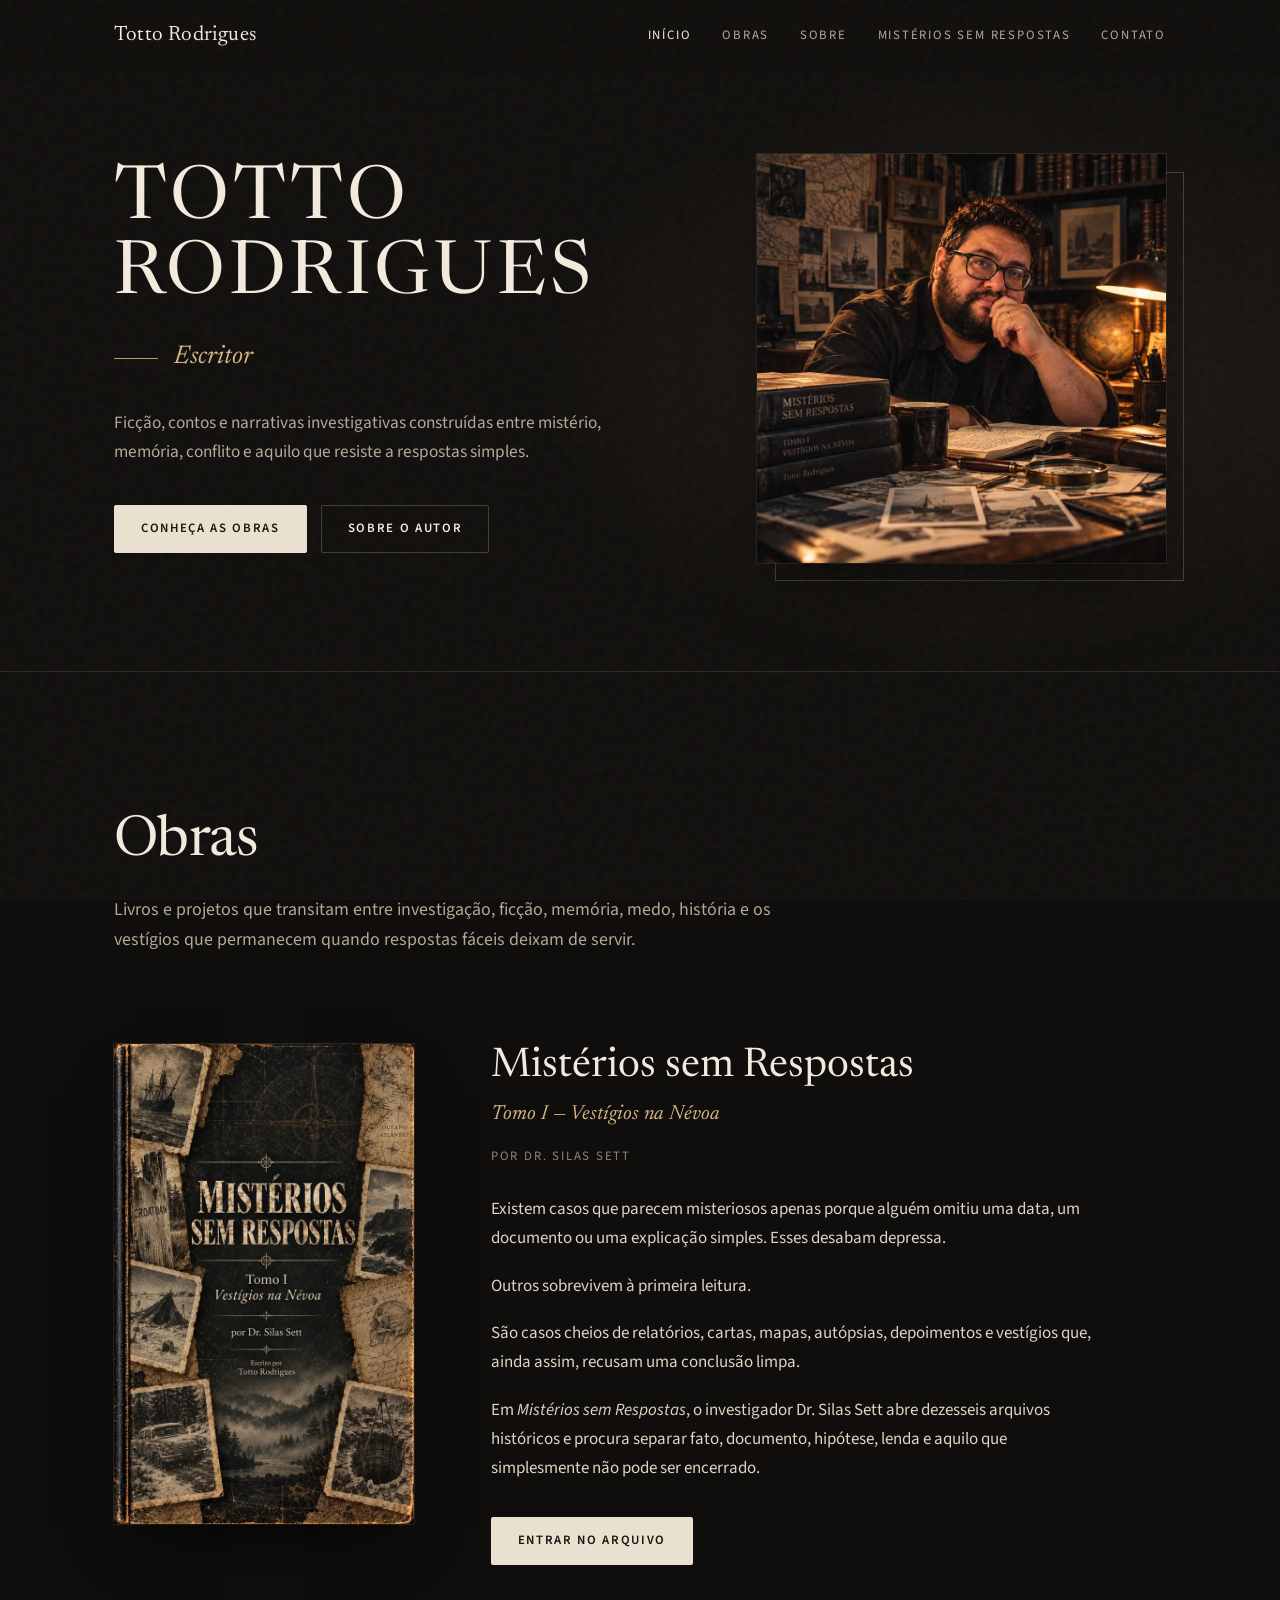
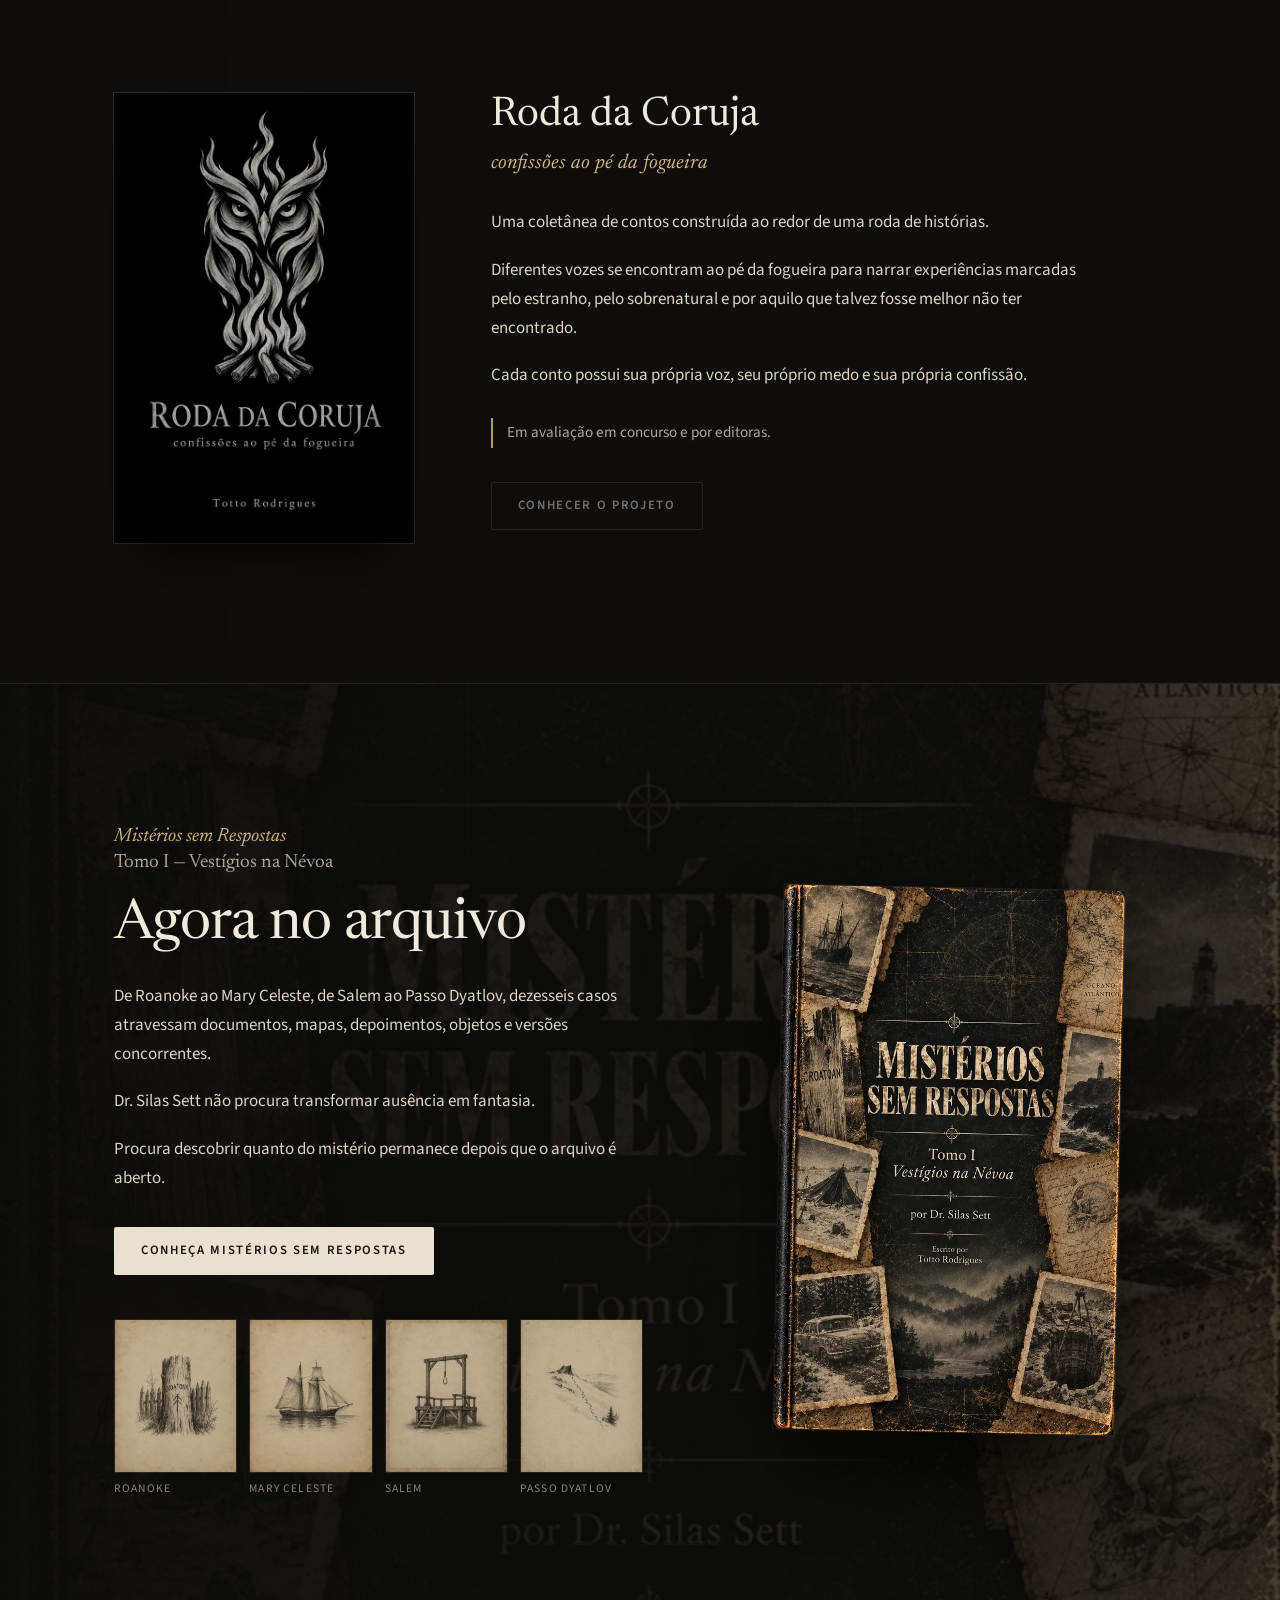
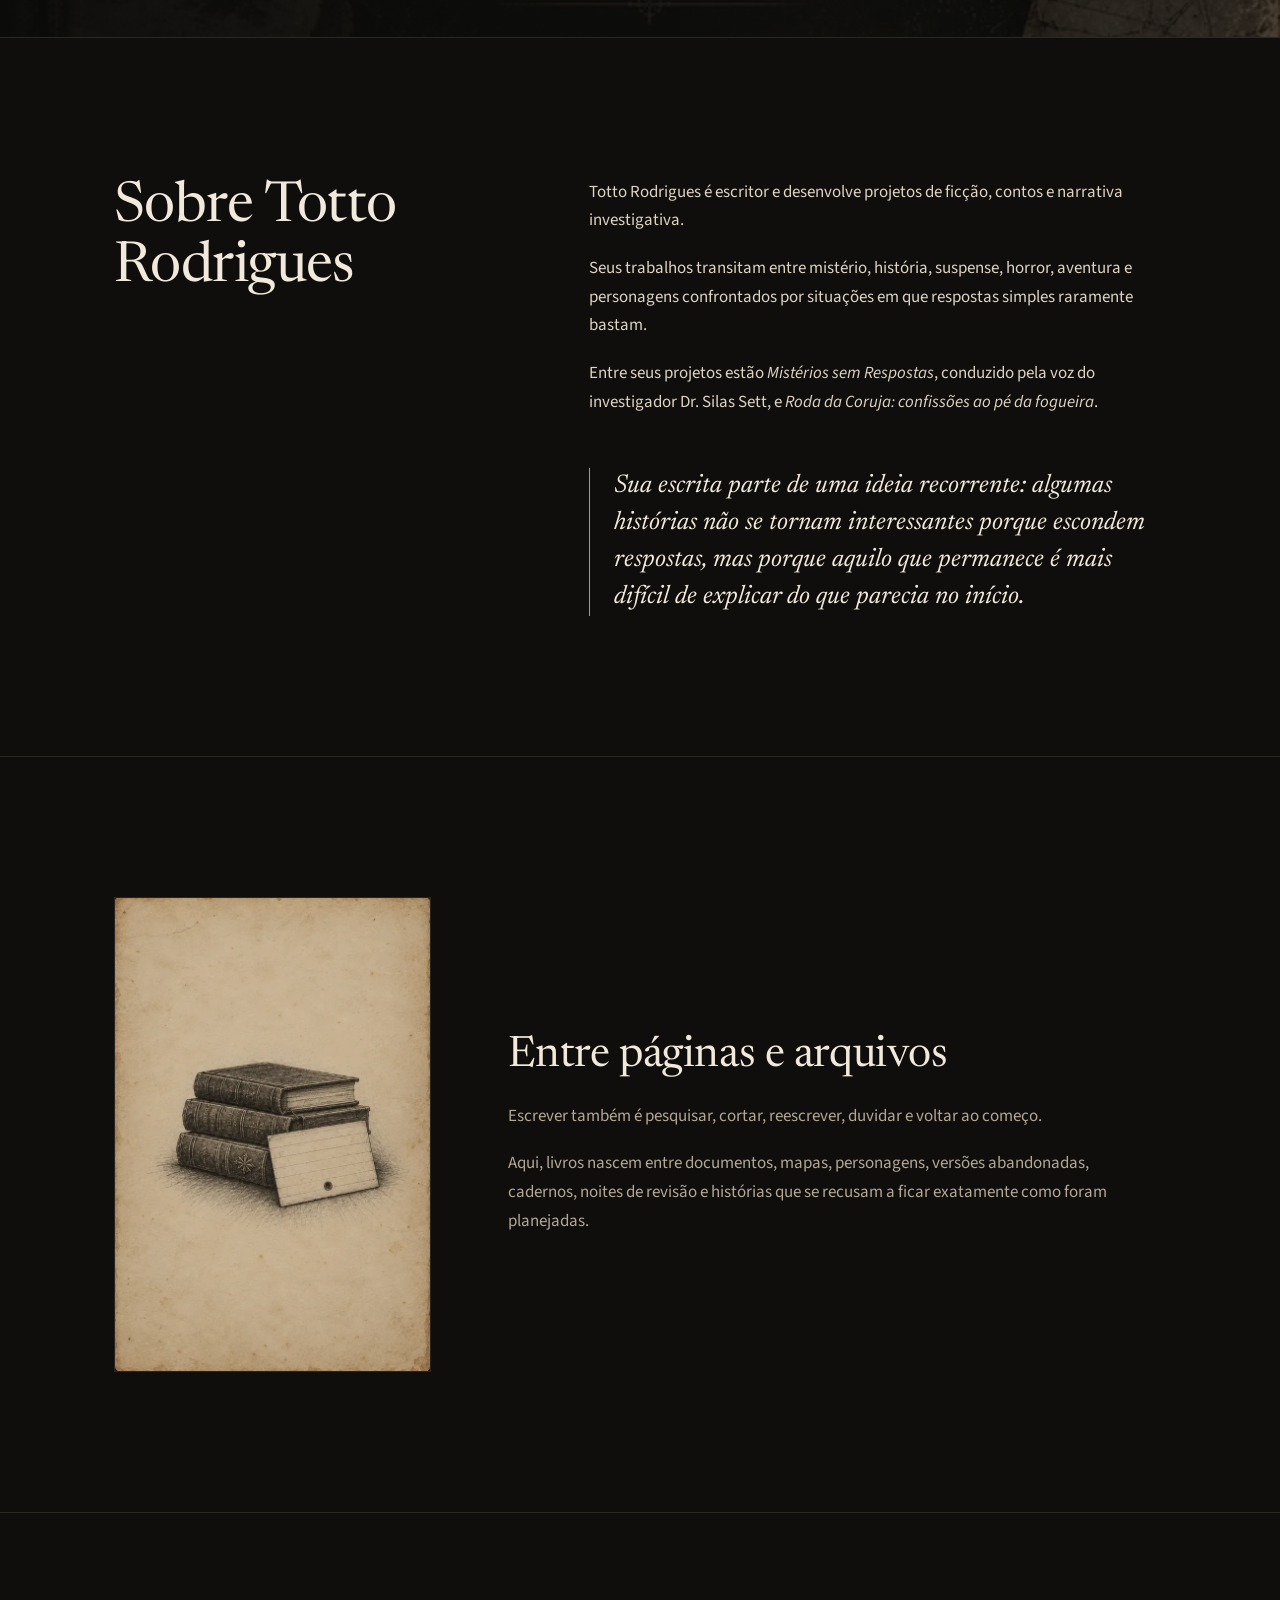
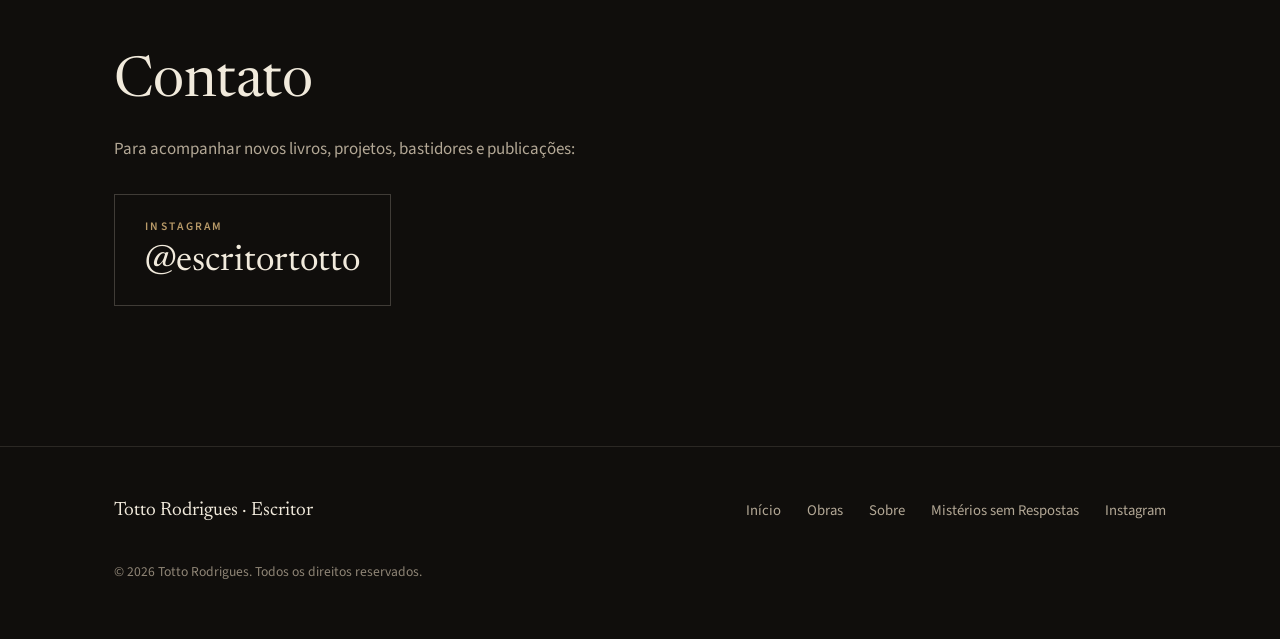
==== index.html @ 2019fd67 "Foto do autor no hero da home - Foto convertida para WebP (960x960, 94 KB) e moldura quadrada para n" ====
<!doctype html>
<html lang="pt-BR">
<head>
  <meta charset="utf-8">
  <meta name="viewport" content="width=device-width,initial-scale=1,viewport-fit=cover">
  <script>document.documentElement.classList.add('js')</script>

  <title>Totto Rodrigues | Escritor</title>
  <meta name="description" content="Site oficial do escritor Totto Rodrigues. Conheça seus livros, projetos e histórias entre mistério, ficção, suspense, investigação e o insólito.">
  <link rel="canonical" href="https://tottorodrigues.com.br/">
  <meta name="theme-color" content="#100e0c">

  <meta property="og:type" content="website">
  <meta property="og:site_name" content="Totto Rodrigues">
  <meta property="og:locale" content="pt_BR">
  <meta property="og:title" content="Totto Rodrigues | Escritor">
  <meta property="og:description" content="Site oficial do escritor Totto Rodrigues. Conheça seus livros, projetos e histórias entre mistério, ficção, suspense, investigação e o insólito.">
  <meta property="og:url" content="https://tottorodrigues.com.br/">
  <meta property="og:image" content="https://tottorodrigues.com.br/assets/img/og-totto-rodrigues.jpg">
  <meta property="og:image:width" content="1200">
  <meta property="og:image:height" content="630">
  <meta property="og:image:alt" content="Totto Rodrigues · Escritor">
  <meta name="twitter:card" content="summary_large_image">

  <link rel="icon" href="favicon.ico" sizes="any">
  <link rel="icon" href="assets/img/icons/favicon-32.png" type="image/png" sizes="32x32">
  <link rel="apple-touch-icon" href="apple-touch-icon.png">

  <link rel="preconnect" href="https://fonts.googleapis.com">
  <link rel="preconnect" href="https://fonts.gstatic.com" crossorigin>
  <link rel="stylesheet" href="https://fonts.googleapis.com/css2?family=Newsreader:ital,opsz,wght@0,6..72,400;0,6..72,500;1,6..72,400&family=Source+Sans+3:wght@400;600&display=swap">
  <link rel="stylesheet" href="assets/css/site.css">
  <script src="assets/js/site.js" defer></script>

  <script type="application/ld+json">
  {
    "@context": "https://schema.org",
    "@type": "Person",
    "name": "Totto Rodrigues",
    "jobTitle": "Escritor",
    "url": "https://tottorodrigues.com.br/",
    "image": "https://tottorodrigues.com.br/assets/img/totto-rodrigues.webp",
    "sameAs": ["https://www.instagram.com/escritortotto/"]
  }
  </script>
</head>
<body>
  <a class="skip-link" href="#conteudo">Ir para o conteúdo</a>

  <header class="site-header">
    <div class="container header-inner">
      <a class="brand" href="./">Totto Rodrigues</a>
      <button class="menu-toggle" type="button" aria-expanded="false" aria-controls="menu-principal" aria-label="Abrir menu"><span></span><span></span></button>
      <nav id="menu-principal" class="site-nav" aria-label="Navegação principal">
        <ul class="nav-list">
          <li><a href="./" aria-current="page">Início</a></li>
          <li><a href="#obras">Obras</a></li>
          <li><a href="#sobre">Sobre</a></li>
          <li><a href="misterios-sem-respostas/">Mistérios sem Respostas</a></li>
          <li><a href="#contato">Contato</a></li>
        </ul>
      </nav>
    </div>
  </header>

  <main id="conteudo">

    <section class="hero" aria-labelledby="nome-autor">
      <div class="container hero-grid">
        <div class="hero-texto">
          <h1 class="hero-name" id="nome-autor"><span>Totto</span> <span>Rodrigues</span></h1>
          <p class="hero-role">Escritor</p>
          <p class="hero-lead">Ficção, contos e narrativas investigativas construídas entre mistério, memória, conflito e aquilo que resiste a respostas simples.</p>
          <div class="btn-row">
            <a class="btn btn-primary" href="#obras">Conheça as obras</a>
            <a class="btn btn-secondary" href="#sobre">Sobre o autor</a>
          </div>
        </div>

        <!-- FOTOGRAFIA DO AUTOR: assets/img/totto-rodrigues.webp (quadrada, 960×960) -->
        <figure class="author-portrait">
          <img src="assets/img/totto-rodrigues.webp" alt="Retrato de Totto Rodrigues" width="960" height="960" fetchpriority="high">
        </figure>
      </div>
    </section>

    <section class="section" id="obras" aria-labelledby="obras-titulo">
      <div class="container">
        <h2 class="section-title" id="obras-titulo">Obras</h2>
        <p class="section-intro">Livros e projetos que transitam entre investigação, ficção, memória, medo, história e os vestígios que permanecem quando respostas fáceis deixam de servir.</p>

        <div class="obras-lista">

          <article class="obra" aria-labelledby="obra-misterios">
            <figure class="obra-capa">
              <a href="misterios-sem-respostas/" tabindex="-1" aria-hidden="true">
                <img src="assets/img/obras/misterios-sem-respostas-capa.webp" alt="" width="640" height="1024" loading="lazy">
              </a>
            </figure>
            <div>
              <h3 class="obra-titulo" id="obra-misterios">Mistérios sem Respostas</h3>
              <p class="obra-subtitulo">Tomo I — Vestígios na Névoa</p>
              <p class="obra-assinatura">por Dr. Silas Sett</p>
              <div class="obra-texto">
                <p>Existem casos que parecem misteriosos apenas porque alguém omitiu uma data, um documento ou uma explicação simples. Esses desabam depressa.</p>
                <p>Outros sobrevivem à primeira leitura.</p>
                <p>São casos cheios de relatórios, cartas, mapas, autópsias, depoimentos e vestígios que, ainda assim, recusam uma conclusão limpa.</p>
                <p>Em <em>Mistérios sem Respostas</em>, o investigador Dr. Silas Sett abre dezesseis arquivos históricos e procura separar fato, documento, hipótese, lenda e aquilo que simplesmente não pode ser encerrado.</p>
              </div>
              <div class="btn-row">
                <a class="btn btn-primary" href="misterios-sem-respostas/">Entrar no arquivo</a>
              </div>
            </div>
          </article>

          <article class="obra" aria-labelledby="obra-roda">
            <figure class="obra-capa">
              <img src="assets/img/obras/roda-da-coruja-capa.webp" alt="Capa de Roda da Coruja: confissões ao pé da fogueira" width="640" height="960" loading="lazy">
            </figure>
            <div>
              <h3 class="obra-titulo" id="obra-roda">Roda da Coruja</h3>
              <p class="obra-subtitulo">confissões ao pé da fogueira</p>
              <div class="obra-texto">
                <p>Uma coletânea de contos construída ao redor de uma roda de histórias.</p>
                <p>Diferentes vozes se encontram ao pé da fogueira para narrar experiências marcadas pelo estranho, pelo sobrenatural e por aquilo que talvez fosse melhor não ter encontrado.</p>
                <p>Cada conto possui sua própria voz, seu próprio medo e sua própria confissão.</p>
              </div>
              <p class="obra-status">Em avaliação em concurso e por editoras.</p>
              <!-- Quando a página roda-da-coruja/ existir: troque role/aria-disabled por href="roda-da-coruja/" -->
              <div class="btn-row">
                <a class="btn btn-secondary" role="link" aria-disabled="true">Conhecer o projeto</a>
              </div>
            </div>
          </article>

        </div>
      </div>
    </section>

    <section class="section destaque" id="arquivo" aria-labelledby="destaque-titulo">
      <div class="container destaque-grid">
        <div>
          <p class="destaque-obra">Mistérios sem Respostas<span>Tomo I — Vestígios na Névoa</span></p>
          <h2 class="section-title" id="destaque-titulo">Agora no arquivo</h2>
          <div class="destaque-texto">
            <p>De Roanoke ao Mary Celeste, de Salem ao Passo Dyatlov, dezesseis casos atravessam documentos, mapas, depoimentos, objetos e versões concorrentes.</p>
            <p>Dr. Silas Sett não procura transformar ausência em fantasia.</p>
            <p>Procura descobrir quanto do mistério permanece depois que o arquivo é aberto.</p>
          </div>
          <div class="btn-row">
            <a class="btn btn-primary" href="misterios-sem-respostas/">Conheça Mistérios sem Respostas</a>
          </div>
          <ul class="vestigios">
            <li><figure><img src="assets/img/obras/caso-01-roanoke.webp" alt="Tronco marcado com a palavra CROATOAN" width="400" height="500" loading="lazy"><figcaption>Roanoke</figcaption></figure></li>
            <li><figure><img src="assets/img/obras/caso-02-mary-celeste.webp" alt="Navio à vela em mar calmo" width="400" height="500" loading="lazy"><figcaption>Mary Celeste</figcaption></figure></li>
            <li><figure><img src="assets/img/obras/caso-04-salem.webp" alt="Patíbulo vazio de Salem" width="400" height="500" loading="lazy"><figcaption>Salem</figcaption></figure></li>
            <li><figure><img src="assets/img/obras/caso-14-passo-dyatlov.webp" alt="Barraca abandonada na neve" width="400" height="500" loading="lazy"><figcaption>Passo Dyatlov</figcaption></figure></li>
          </ul>
        </div>
        <figure class="destaque-capa">
          <img src="assets/img/obras/misterios-sem-respostas-capa.webp" alt="Capa de Mistérios sem Respostas — Tomo I: Vestígios na Névoa" width="640" height="1024" loading="lazy">
        </figure>
      </div>
    </section>

    <section class="section" id="sobre" aria-labelledby="sobre-titulo">
      <div class="container sobre-grid">
        <h2 class="section-title" id="sobre-titulo">Sobre Totto Rodrigues</h2>
        <div class="sobre-texto">
          <p>Totto Rodrigues é escritor e desenvolve projetos de ficção, contos e narrativa investigativa.</p>
          <p>Seus trabalhos transitam entre mistério, história, suspense, horror, aventura e personagens confrontados por situações em que respostas simples raramente bastam.</p>
          <p>Entre seus projetos estão <em>Mistérios sem Respostas</em>, conduzido pela voz do investigador Dr. Silas Sett, e <em>Roda da Coruja: confissões ao pé da fogueira</em>.</p>
          <p class="ideia">Sua escrita parte de uma ideia recorrente: algumas histórias não se tornam interessantes porque escondem respostas, mas porque aquilo que permanece é mais difícil de explicar do que parecia no início.</p>
        </div>
      </div>
    </section>

    <section class="section" id="bastidores" aria-labelledby="bastidores-titulo">
      <div class="container bastidores-grid">
        <figure class="bastidores-imagem">
          <img src="assets/img/bastidores-livros.webp" alt="Livros antigos empilhados e uma ficha de arquivo, em ilustração a lápis" width="640" height="960" loading="lazy">
        </figure>
        <div>
          <h2 class="section-title section-title--sm" id="bastidores-titulo">Entre páginas e arquivos</h2>
          <div class="bastidores-texto">
            <p>Escrever também é pesquisar, cortar, reescrever, duvidar e voltar ao começo.</p>
            <p>Aqui, livros nascem entre documentos, mapas, personagens, versões abandonadas, cadernos, noites de revisão e histórias que se recusam a ficar exatamente como foram planejadas.</p>
          </div>
          <!--
            ATUALIZAÇÕES FUTURAS (bastidores, notas de processo)
            Para publicar, remova o atributo hidden e adicione um <article> por atualização:
            <article class="nota">
              <time datetime="AAAA-MM-DD">DD de mês de AAAA</time>
              <h3>Título da nota</h3>
              <p>Texto da nota.</p>
            </article>
          -->
          <div class="bastidores-notas" hidden></div>
        </div>
      </div>
    </section>

    <section class="section" id="contato" aria-labelledby="contato-titulo">
      <div class="container">
        <h2 class="section-title" id="contato-titulo">Contato</h2>
        <p class="contato-texto">Para acompanhar novos livros, projetos, bastidores e publicações:</p>
        <a class="contato-link" href="https://www.instagram.com/escritortotto/" target="_blank" rel="noopener">
          <small>Instagram</small>
          <span>@escritortotto</span>
        </a>
        <!--
          E-MAIL PROFISSIONAL (ainda não configurado)
          Quando existir, adicione aqui:
          <p class="contato-texto"><a href="mailto:SEU-EMAIL">SEU-EMAIL</a></p>
        -->
      </div>
    </section>

  </main>

  <footer class="site-footer">
    <div class="container footer-grid">
      <p class="footer-marca">Totto Rodrigues · Escritor</p>
      <nav class="footer-nav" aria-label="Rodapé">
        <ul>
          <li><a href="./">Início</a></li>
          <li><a href="#obras">Obras</a></li>
          <li><a href="#sobre">Sobre</a></li>
          <li><a href="misterios-sem-respostas/">Mistérios sem Respostas</a></li>
          <li><a href="https://www.instagram.com/escritortotto/" target="_blank" rel="noopener">Instagram</a></li>
        </ul>
      </nav>
      <p class="footer-copy">© <span data-ano-atual>2026</span> Totto Rodrigues. Todos os direitos reservados.</p>
    </div>
  </footer>
</body>
</html>
---- assets/css/site.css ----
/* ==========================================================================
   Totto Rodrigues — estilos compartilhados do site do autor
   Usado pela home e pelas páginas futuras (/livros/, /sobre/, /roda-da-coruja/…).
   A página de Mistérios sem Respostas mantém o próprio estilo.
   ========================================================================== */

:root {
  --bg: #100e0c;
  --bg-2: #16130f;
  --bg-3: #1e1a15;
  --paper: #e9e0cf;
  --ivory: #f1eadc;
  --text: #ddd4c4;
  --text-2: #b3a896;
  --text-3: #8f8576;
  --gold: #b89a68;
  --gold-2: #d2b684;
  --line: rgba(233, 224, 207, .12);
  --line-2: rgba(233, 224, 207, .22);

  --serif: "Newsreader", Georgia, "Times New Roman", serif;
  --sans: "Source Sans 3", "Segoe UI", system-ui, -apple-system, sans-serif;

  --max: 1180px;
  --gutter: clamp(20px, 5vw, 64px);
  --header-h: 72px;
}

/* Base ------------------------------------------------------------------- */

*, *::before, *::after { box-sizing: border-box; }

html {
  scroll-behavior: smooth;
  scroll-padding-top: calc(var(--header-h) + 16px);
  -webkit-text-size-adjust: 100%;
}

body {
  margin: 0;
  background: var(--bg);
  color: var(--text);
  font-family: var(--sans);
  font-size: 1.0625rem;
  line-height: 1.7;
  -webkit-font-smoothing: antialiased;
}

/* textura discreta de papel sobre todo o site */
body::before {
  content: "";
  position: fixed;
  inset: 0;
  z-index: 100;
  pointer-events: none;
  opacity: .045;
  mix-blend-mode: screen;
  background-image: url("data:image/svg+xml,%3Csvg viewBox='0 0 180 180' xmlns='http://www.w3.org/2000/svg'%3E%3Cfilter id='n'%3E%3CfeTurbulence type='fractalNoise' baseFrequency='.75' numOctaves='3' stitchTiles='stitch'/%3E%3C/filter%3E%3Crect width='100%25' height='100%25' filter='url(%23n)' opacity='.8'/%3E%3C/svg%3E");
}

img { display: block; max-width: 100%; height: auto; }
a { color: inherit; }
p { margin: 0 0 1.1em; }
p:last-child { margin-bottom: 0; }

:focus-visible { outline: 2px solid var(--gold-2); outline-offset: 4px; }

.skip-link {
  position: absolute;
  left: -999px;
  top: 12px;
  z-index: 200;
  padding: .6rem 1rem;
  background: var(--ivory);
  color: var(--bg);
  font-weight: 600;
}
.skip-link:focus { left: 12px; }

.container {
  width: 100%;
  max-width: var(--max);
  margin-inline: auto;
  padding-inline: var(--gutter);
}

/* Cabeçalho -------------------------------------------------------------- */

.site-header {
  position: sticky;
  top: 0;
  z-index: 50;
  background: rgba(16, 14, 12, .94);
  border-bottom: 1px solid transparent;
  transition: border-color .3s, background-color .3s;
}
@supports (backdrop-filter: blur(8px)) {
  .site-header { background: rgba(16, 14, 12, .82); backdrop-filter: blur(8px); }
}
.site-header.is-scrolled { border-bottom-color: var(--line); }

.header-inner {
  position: relative;
  height: var(--header-h);
  display: flex;
  align-items: center;
  justify-content: space-between;
  gap: 24px;
}

.brand {
  font-family: var(--serif);
  font-size: 1.3rem;
  letter-spacing: .01em;
  color: var(--ivory);
  text-decoration: none;
  white-space: nowrap;
}

.nav-list {
  display: flex;
  gap: clamp(18px, 2.4vw, 34px);
  margin: 0;
  padding: 0;
  list-style: none;
}
.nav-list a {
  display: inline-block;
  padding: 6px 0;
  border-bottom: 1px solid transparent;
  font-size: .8rem;
  letter-spacing: .14em;
  text-transform: uppercase;
  text-decoration: none;
  color: var(--text-2);
  white-space: nowrap;
  transition: color .2s, border-color .2s;
}
.nav-list a:hover { color: var(--ivory); border-bottom-color: var(--gold); }
.nav-list a[aria-current="page"] { color: var(--ivory); }

.menu-toggle {
  display: none;
  width: 44px;
  height: 44px;
  margin-right: -10px;
  padding: 0;
  background: none;
  border: 0;
  color: var(--ivory);
  cursor: pointer;
}
.menu-toggle span {
  display: block;
  width: 22px;
  height: 1px;
  margin: 6px auto;
  background: currentColor;
  transition: transform .25s, opacity .25s;
}
.menu-toggle[aria-expanded="true"] span:first-child { transform: translateY(3.5px) rotate(45deg); }
.menu-toggle[aria-expanded="true"] span:last-child { transform: translateY(-3.5px) rotate(-45deg); }

/* Botões ----------------------------------------------------------------- */

.btn {
  display: inline-flex;
  align-items: center;
  justify-content: center;
  min-height: 48px;
  padding: 0 26px;
  border: 1px solid transparent;
  border-radius: 2px;
  font-family: var(--sans);
  font-size: .8rem;
  font-weight: 600;
  letter-spacing: .13em;
  text-transform: uppercase;
  text-decoration: none;
  transition: background-color .2s, border-color .2s, color .2s;
}
.btn-primary { background: var(--paper); color: #17130f; }
.btn-primary:hover { background: #fff8ea; }
.btn-secondary { border-color: var(--line-2); color: var(--ivory); }
.btn-secondary:hover { border-color: var(--gold); }
.btn[aria-disabled="true"] { opacity: .45; cursor: default; }
.btn[aria-disabled="true"]:hover { border-color: var(--line-2); }

.btn-row { display: flex; flex-wrap: wrap; gap: 14px; }

/* Seções ----------------------------------------------------------------- */

.section {
  padding-block: clamp(72px, 11vw, 140px);
  border-top: 1px solid var(--line);
}

.section-label {
  margin: 0 0 14px;
  font-size: .75rem;
  font-weight: 600;
  letter-spacing: .2em;
  text-transform: uppercase;
  color: var(--gold);
}

.section-title {
  margin: 0;
  font-family: var(--serif);
  font-weight: 400;
  font-size: clamp(2.2rem, 4.4vw, 3.6rem);
  line-height: 1.08;
  letter-spacing: -.01em;
  color: var(--ivory);
}
.section-title--sm { font-size: clamp(1.9rem, 3.4vw, 2.7rem); }

.section-intro {
  max-width: 40em;
  margin: 22px 0 0;
  font-size: clamp(1.06rem, 1.4vw, 1.2rem);
  color: var(--text-2);
}

/* Hero ------------------------------------------------------------------- */

.hero {
  position: relative;
  overflow: hidden;
  padding-block: clamp(48px, 9vh, 110px) clamp(72px, 12vh, 140px);
}
/* luz quente de luminária sobre a mesa */
.hero::before {
  content: "";
  position: absolute;
  top: 0;
  right: -12%;
  width: 70vw;
  height: 100%;
  background: radial-gradient(closest-side, rgba(184, 154, 104, .11), transparent);
  pointer-events: none;
}

.hero-grid {
  position: relative;
  display: grid;
  grid-template-columns: minmax(0, 1.15fr) minmax(0, .85fr);
  gap: clamp(40px, 7vw, 110px);
  align-items: center;
}

.hero-name {
  margin: 0;
  font-family: var(--serif);
  font-weight: 400;
  font-size: clamp(2.25rem, 1rem + 5.4vw, 4.6rem);
  line-height: 1.02;
  letter-spacing: .06em;
  text-transform: uppercase;
  color: var(--ivory);
}
.hero-name span { display: block; }

.hero-role {
  display: flex;
  align-items: center;
  gap: 16px;
  margin: 22px 0 0;
  font-family: var(--serif);
  font-style: italic;
  font-size: clamp(1.3rem, 2vw, 1.65rem);
  color: var(--gold-2);
}
.hero-role::before {
  content: "";
  width: 44px;
  height: 1px;
  background: var(--gold);
}

.hero-lead {
  max-width: 32em;
  margin: 28px 0 38px;
  font-size: clamp(1.08rem, 1.35vw, 1.22rem);
  color: var(--text-2);
}

/* Fotografia do autor */
.author-portrait {
  position: relative;
  isolation: isolate;
  justify-self: end;
  width: 100%;
  max-width: 460px;
  margin: 0;
  aspect-ratio: 1 / 1;
}
.author-portrait::after {
  content: "";
  position: absolute;
  inset: 18px -18px -18px 18px;
  z-index: -1;
  border: 1px solid var(--line-2);
}
.author-portrait img {
  width: 100%;
  height: 100%;
  object-fit: cover;
  box-shadow: 0 30px 70px -25px rgba(0, 0, 0, .8), 0 0 0 1px rgba(233, 224, 207, .1);
}

/* Obras ------------------------------------------------------------------ */

.obras-lista {
  display: grid;
  gap: clamp(72px, 10vw, 128px);
  margin-top: clamp(48px, 7vw, 88px);
}

.obra {
  display: grid;
  grid-template-columns: minmax(180px, 300px) minmax(0, 1fr);
  gap: clamp(32px, 6vw, 88px);
  align-items: start;
}

.obra-capa { margin: 0; }
/* cada capa mantém a proporção original (width/height no HTML) */
.obra-capa img,
.capa-tipografica {
  width: 100%;
  box-shadow: 0 30px 60px -22px rgba(0, 0, 0, .75), 0 0 0 1px rgba(233, 224, 207, .12);
}
.obra-capa a { display: block; transition: transform .35s ease; }
.obra-capa a:hover { transform: translateY(-4px); }

.obra-titulo {
  margin: 0;
  font-family: var(--serif);
  font-weight: 400;
  font-size: clamp(1.9rem, 3.2vw, 2.7rem);
  line-height: 1.1;
  color: var(--ivory);
}
.obra-subtitulo {
  margin: 8px 0 0;
  font-family: var(--serif);
  font-style: italic;
  font-size: clamp(1.15rem, 1.6vw, 1.35rem);
  color: var(--gold-2);
}
.obra-assinatura {
  margin: 14px 0 0;
  font-size: .8rem;
  letter-spacing: .14em;
  text-transform: uppercase;
  color: var(--text-3);
}
.obra-texto { max-width: 36em; margin-top: 28px; }
.obra-status {
  display: inline-block;
  margin: 28px 0 0;
  padding: 2px 0 2px 14px;
  border-left: 2px solid var(--gold);
  font-size: .95rem;
  color: var(--text-2);
}
.obra .btn-row { margin-top: 34px; }

/* Obra ainda sem capa: placa tipográfica no lugar da imagem
   <div class="capa-tipografica" aria-hidden="true"><strong>Título</strong><small>subtítulo</small></div> */
.capa-tipografica {
  position: relative;
  aspect-ratio: 5 / 8;
  display: flex;
  flex-direction: column;
  align-items: center;
  justify-content: center;
  padding: 14%;
  text-align: center;
  border: 1px solid var(--line-2);
  background:
    radial-gradient(ellipse at 50% 82%, rgba(196, 140, 72, .16), transparent 58%),
    linear-gradient(170deg, #1f1a14, #110e0b);
}
.capa-tipografica::before {
  content: "";
  position: absolute;
  inset: 10px;
  border: 1px solid var(--line);
}
.capa-tipografica strong {
  font-family: var(--serif);
  font-style: italic;
  font-weight: 400;
  font-size: clamp(1.7rem, 2.8vw, 2.3rem);
  line-height: 1.05;
  color: var(--ivory);
}
.capa-tipografica small {
  margin-top: 16px;
  font-size: .7rem;
  letter-spacing: .2em;
  text-transform: uppercase;
  color: var(--text-3);
}

/* Destaque: Agora no arquivo --------------------------------------------- */

.destaque {
  position: relative;
  isolation: isolate;
  overflow: hidden;
  background: #0b0a08;
}
.destaque::before {
  content: "";
  position: absolute;
  inset: 0;
  z-index: -1;
  background:
    linear-gradient(90deg, rgba(11, 10, 8, .97) 0%, rgba(11, 10, 8, .9) 55%, rgba(11, 10, 8, .74) 100%),
    url("../img/obras/misterios-sem-respostas-capa.webp") center 35% / cover no-repeat;
  filter: sepia(.25) saturate(.7);
}

.destaque-grid {
  display: grid;
  grid-template-columns: minmax(0, 1.1fr) minmax(0, .9fr);
  gap: clamp(48px, 7vw, 100px);
  align-items: center;
}
.destaque-obra {
  margin: 0 0 18px;
  font-family: var(--serif);
  font-style: italic;
  font-size: clamp(1.1rem, 1.5vw, 1.3rem);
  line-height: 1.4;
  color: var(--gold-2);
}
.destaque-obra span { display: block; font-style: normal; color: var(--text-2); }
.destaque-texto { max-width: 34em; margin-top: 26px; }
.destaque .btn-row { margin-top: 34px; }

.destaque-capa { justify-self: center; width: min(340px, 100%); margin: 0; }
.destaque-capa img {
  transform: rotate(1.2deg);
  box-shadow: 0 40px 90px -20px rgba(0, 0, 0, .85), 0 0 0 1px rgba(233, 224, 207, .1);
}

.vestigios {
  display: grid;
  grid-template-columns: repeat(4, minmax(0, 1fr));
  gap: 12px;
  max-width: 540px;
  margin: 44px 0 0;
  padding: 0;
  list-style: none;
}
.vestigios figure { margin: 0; }
.vestigios img {
  width: 100%;
  aspect-ratio: 4 / 5;
  object-fit: cover;
  border: 1px solid var(--line);
  filter: sepia(.2) brightness(.82);
}
.vestigios figcaption {
  margin-top: 8px;
  font-size: .72rem;
  letter-spacing: .1em;
  line-height: 1.35;
  text-transform: uppercase;
  color: var(--text-3);
}

/* Sobre ------------------------------------------------------------------ */

.sobre-grid {
  display: grid;
  grid-template-columns: minmax(0, .8fr) minmax(0, 1.2fr);
  gap: clamp(32px, 7vw, 100px);
  align-items: start;
}
.sobre-texto { max-width: 38em; font-size: clamp(1.06rem, 1.3vw, 1.15rem); }
.sobre-texto .ideia {
  margin-top: 2em;
  padding-left: 24px;
  border-left: 1px solid var(--gold);
  font-family: var(--serif);
  font-style: italic;
  font-size: clamp(1.3rem, 2vw, 1.6rem);
  line-height: 1.45;
  color: var(--ivory);
}

/* Bastidores ------------------------------------------------------------- */

.bastidores-grid {
  display: grid;
  grid-template-columns: minmax(0, .65fr) minmax(0, 1.35fr);
  gap: clamp(32px, 6vw, 88px);
  align-items: center;
}
.bastidores-imagem { width: 100%; max-width: 340px; margin: 0; }
.bastidores-imagem img { border: 1px solid var(--line); filter: sepia(.1) brightness(.86); }
.bastidores-texto { max-width: 36em; margin-top: 22px; color: var(--text-2); }
.bastidores-notas { margin-top: 40px; }

/* Contato ---------------------------------------------------------------- */

.contato-texto { margin: 22px 0 0; color: var(--text-2); }
.contato-link {
  display: inline-flex;
  flex-direction: column;
  gap: 4px;
  margin-top: 30px;
  padding: 22px 30px;
  border: 1px solid var(--line-2);
  text-decoration: none;
  transition: border-color .2s;
}
.contato-link:hover { border-color: var(--gold); }
.contato-link small {
  font-size: .72rem;
  font-weight: 600;
  letter-spacing: .2em;
  text-transform: uppercase;
  color: var(--gold);
}
.contato-link span {
  font-family: var(--serif);
  font-size: clamp(1.6rem, 3vw, 2.2rem);
  line-height: 1.2;
  color: var(--ivory);
}

/* Rodapé ----------------------------------------------------------------- */

.site-footer {
  padding-block: 48px 56px;
  border-top: 1px solid var(--line);
  font-size: .92rem;
  color: var(--text-3);
}
.footer-grid {
  display: flex;
  flex-wrap: wrap;
  justify-content: space-between;
  align-items: baseline;
  gap: 20px 40px;
}
.footer-marca { margin: 0; font-family: var(--serif); font-size: 1.2rem; color: var(--ivory); }
.footer-nav ul {
  display: flex;
  flex-wrap: wrap;
  gap: 8px 26px;
  margin: 0;
  padding: 0;
  list-style: none;
}
.footer-nav a { color: var(--text-2); text-decoration: none; }
.footer-nav a:hover { color: var(--ivory); text-decoration: underline; text-underline-offset: 4px; }
.footer-copy { width: 100%; margin: 12px 0 0; font-size: .85rem; }

/* Responsivo ------------------------------------------------------------- */

@media (max-width: 960px) {
  .obra { grid-template-columns: minmax(160px, 230px) minmax(0, 1fr); }
}

@media (max-width: 880px) {
  .menu-toggle { display: block; }
  .js .site-nav {
    display: none;
    position: absolute;
    top: var(--header-h);
    left: 0;
    right: 0;
    padding: 8px var(--gutter) 24px;
    background: var(--bg-2);
    border-bottom: 1px solid var(--line);
  }
  .js .site-nav.is-open { display: block; }
  .js .nav-list { flex-direction: column; gap: 0; }
  .js .nav-list a {
    display: block;
    padding: 14px 0;
    border-bottom: 1px solid var(--line);
    font-size: .88rem;
  }
  .js .nav-list li:last-child a { border-bottom: 0; }

  /* sem JavaScript, o menu aparece aberto logo abaixo da marca */
  html:not(.js) .header-inner { height: auto; padding-block: 16px; flex-direction: column; align-items: flex-start; }
  html:not(.js) .menu-toggle { display: none; }
  html:not(.js) .nav-list { flex-wrap: wrap; gap: 6px 20px; }

  .hero-grid,
  .destaque-grid,
  .sobre-grid { grid-template-columns: 1fr; }
  .author-portrait { justify-self: start; max-width: 360px; }
  .destaque-capa { justify-self: start; width: min(280px, 80%); }
}

@media (max-width: 680px) {
  .obra { grid-template-columns: 1fr; }
  .obra-capa { width: min(240px, 70%); }
  .bastidores-grid { grid-template-columns: 1fr; }
  .bastidores-imagem { max-width: 240px; }
}

@media (max-width: 520px) {
  .vestigios { gap: 8px; }
  .vestigios figcaption { font-size: .62rem; letter-spacing: .06em; }
  .author-portrait { max-width: 300px; }
  .btn-row .btn { width: 100%; }
  .author-portrait::after { inset: 12px -12px -12px 12px; }
  .contato-link { padding: 18px 22px; }
}

@media (prefers-reduced-motion: reduce) {
  html { scroll-behavior: auto; }
  *, *::before, *::after { animation: none !important; transition: none !important; }
}
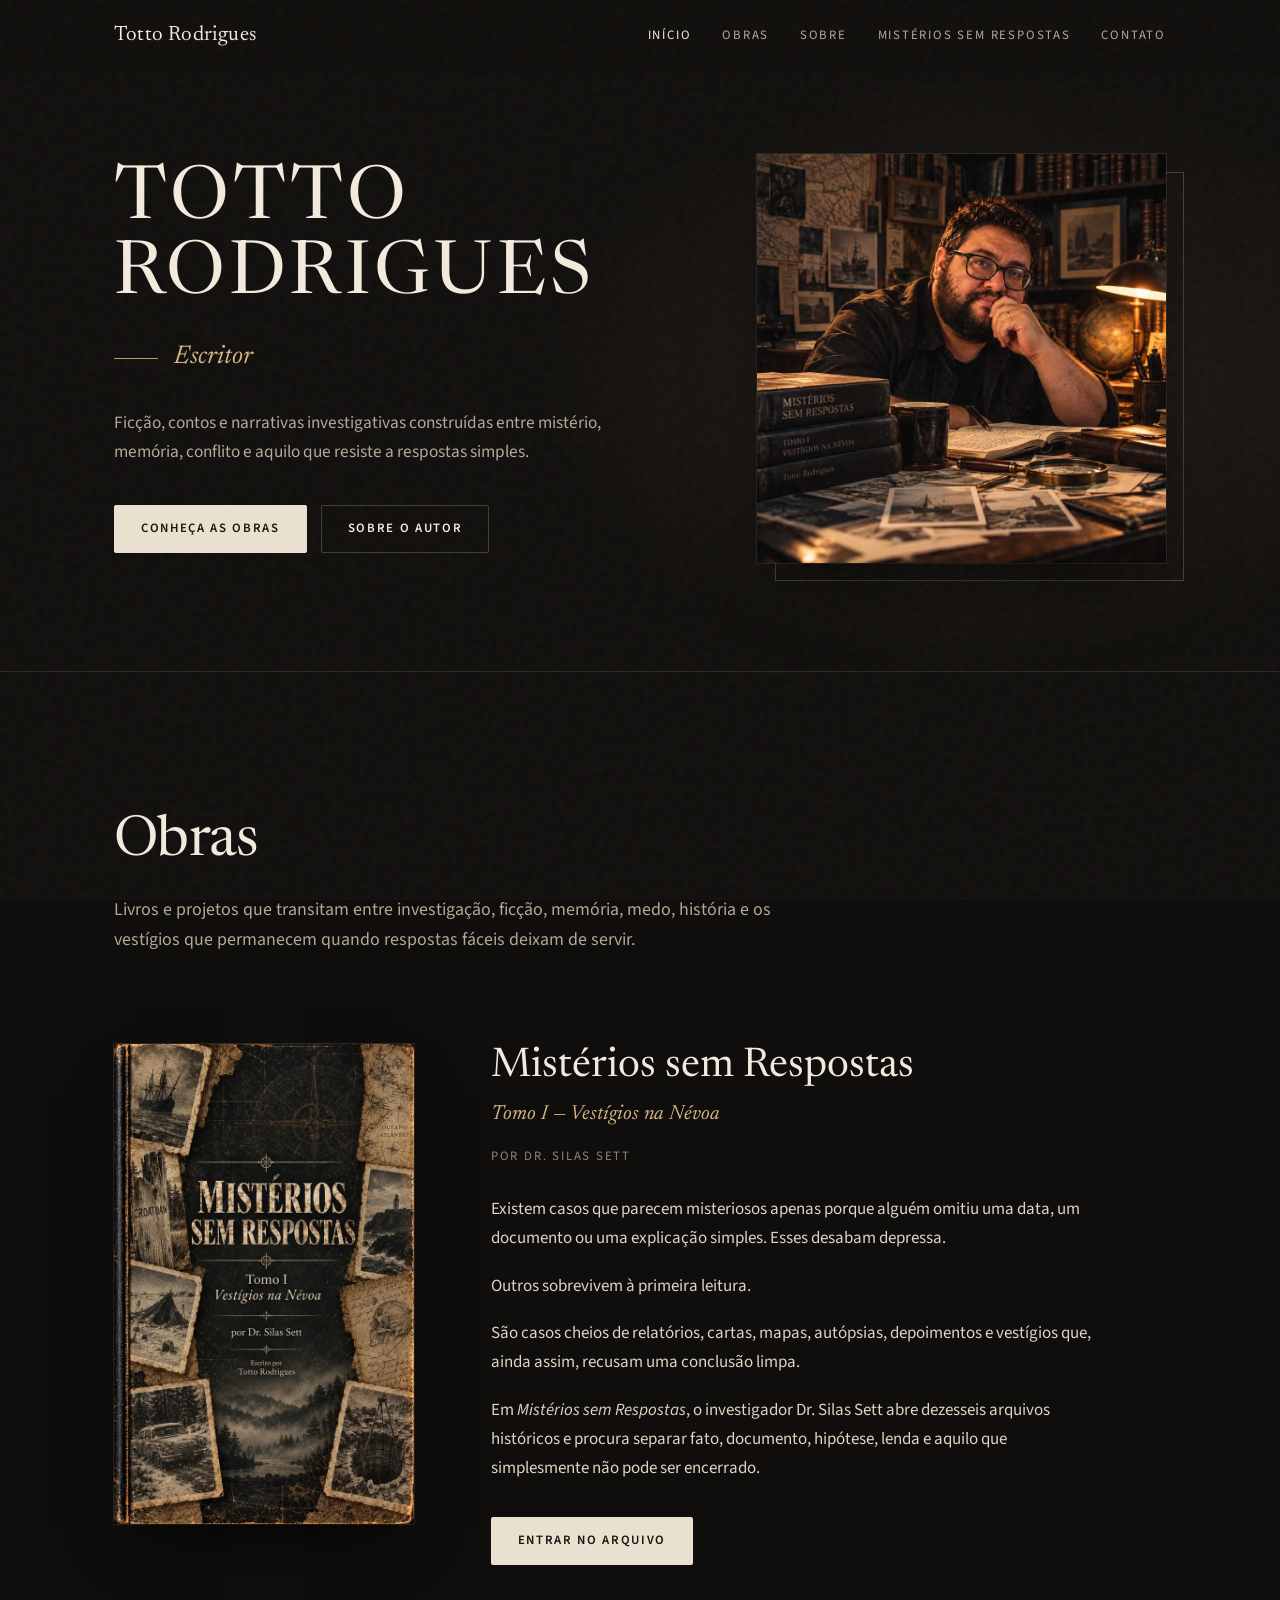
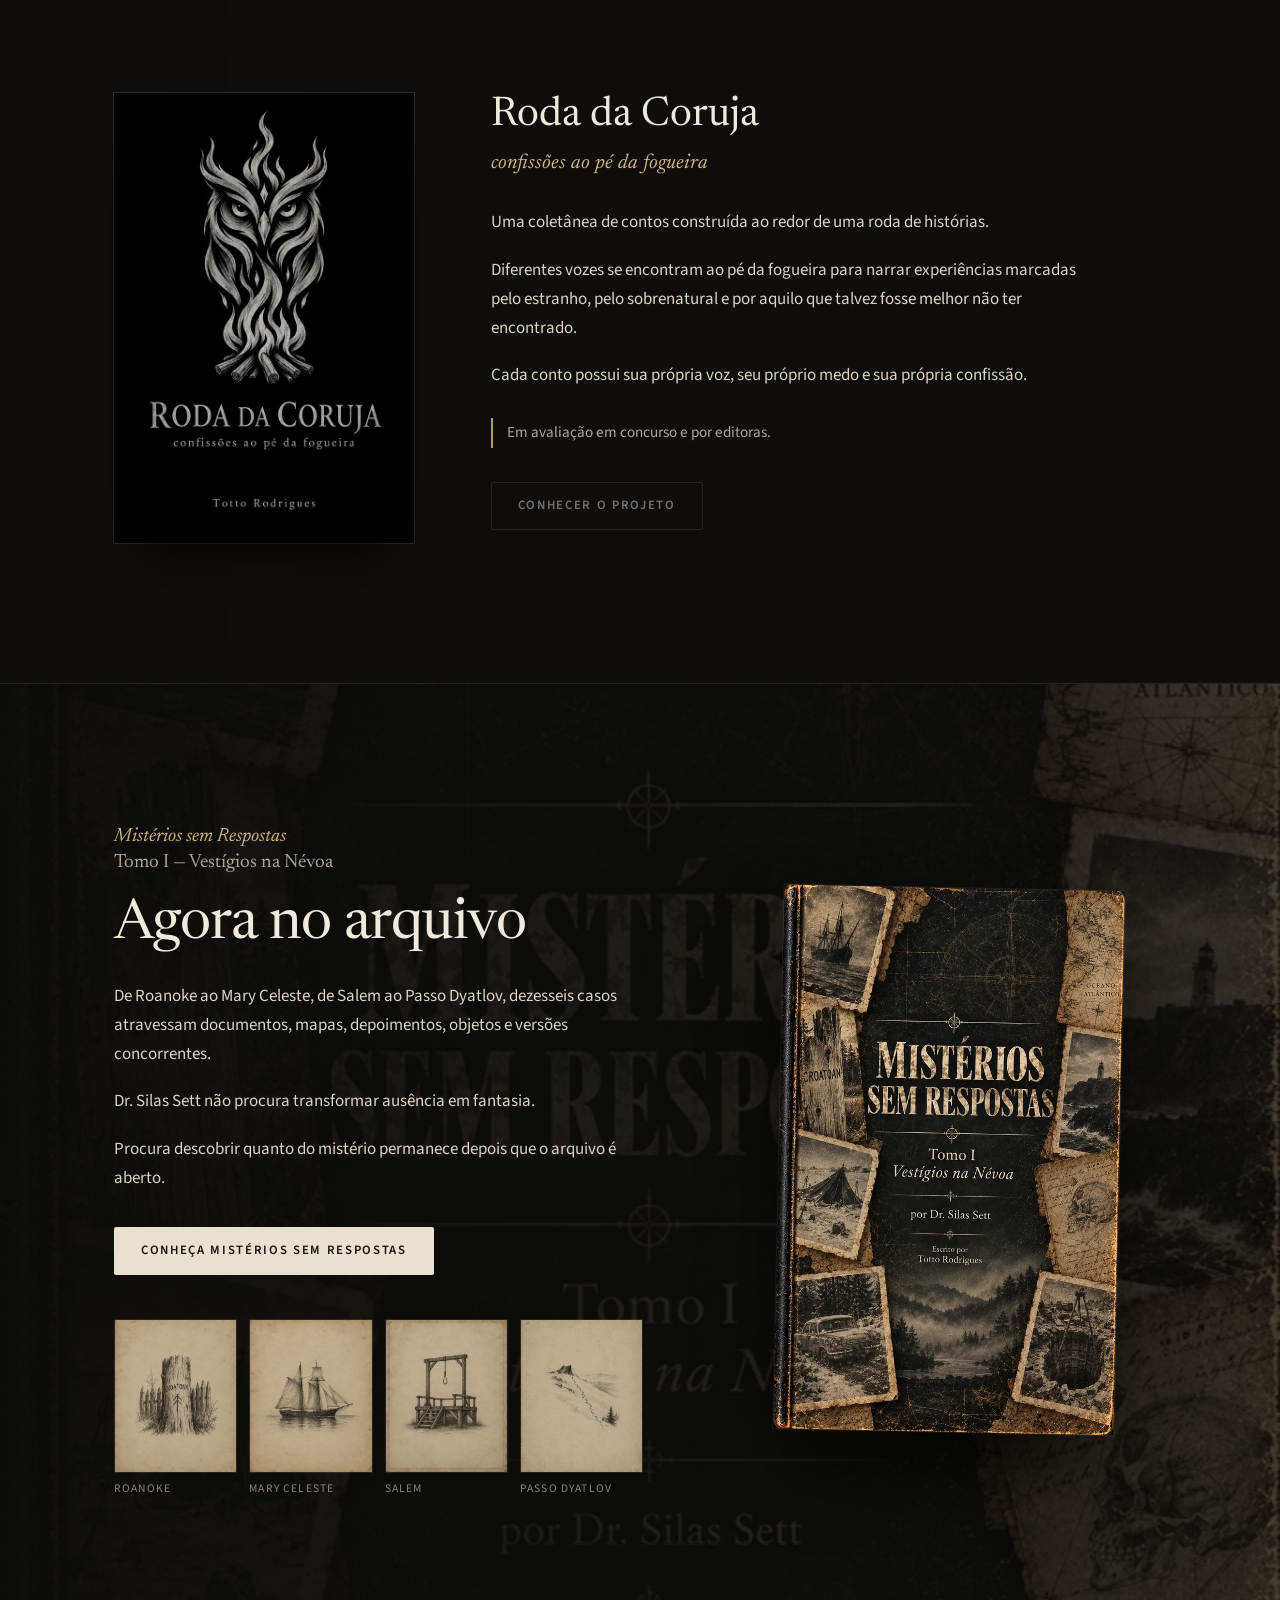
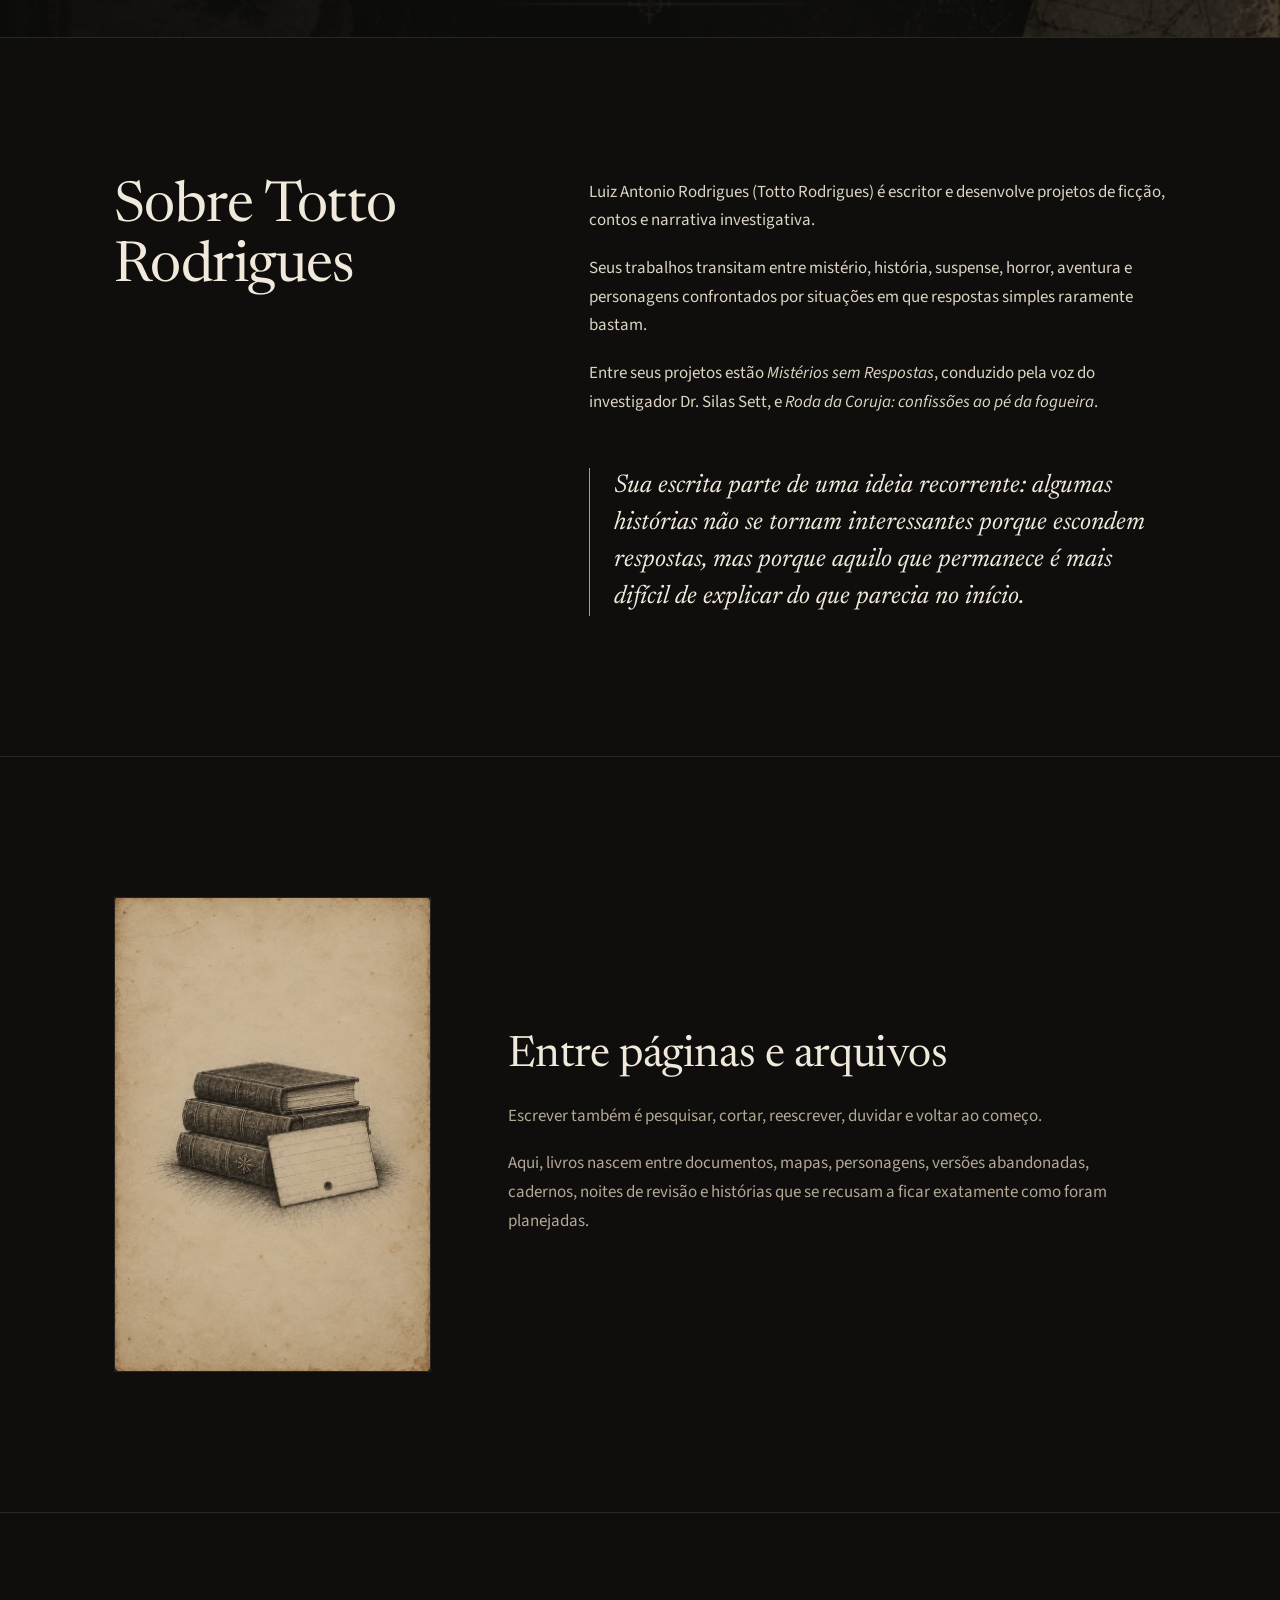
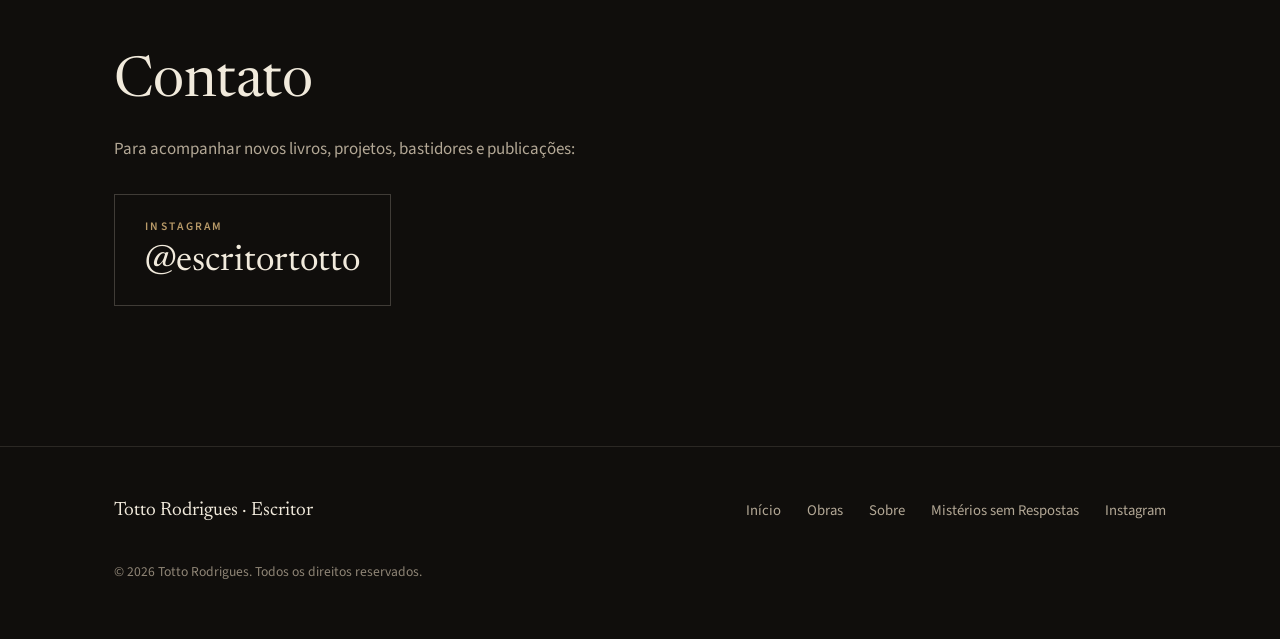
==== commit 92148304: "Sobre: Luiz Antonio Rodrigues (Totto Rodrigues) Co-Authored-By: Claude Opus 5.5 <noreply@anthropic.c" ====
--- a/index.html
+++ b/index.html
@@ -37,6 +37,7 @@
     "@context": "https://schema.org",
     "@type": "Person",
     "name": "Totto Rodrigues",
+    "alternateName": "Luiz Antonio Rodrigues",
     "jobTitle": "Escritor",
     "url": "https://tottorodrigues.com.br/",
     "image": "https://tottorodrigues.com.br/assets/img/totto-rodrigues.webp",
@@ -167,7 +168,7 @@
       <div class="container sobre-grid">
         <h2 class="section-title" id="sobre-titulo">Sobre Totto Rodrigues</h2>
         <div class="sobre-texto">
-          <p>Totto Rodrigues é escritor e desenvolve projetos de ficção, contos e narrativa investigativa.</p>
+          <p>Luiz Antonio Rodrigues (Totto Rodrigues) é escritor e desenvolve projetos de ficção, contos e narrativa investigativa.</p>
           <p>Seus trabalhos transitam entre mistério, história, suspense, horror, aventura e personagens confrontados por situações em que respostas simples raramente bastam.</p>
           <p>Entre seus projetos estão <em>Mistérios sem Respostas</em>, conduzido pela voz do investigador Dr. Silas Sett, e <em>Roda da Coruja: confissões ao pé da fogueira</em>.</p>
           <p class="ideia">Sua escrita parte de uma ideia recorrente: algumas histórias não se tornam interessantes porque escondem respostas, mas porque aquilo que permanece é mais difícil de explicar do que parecia no início.</p>
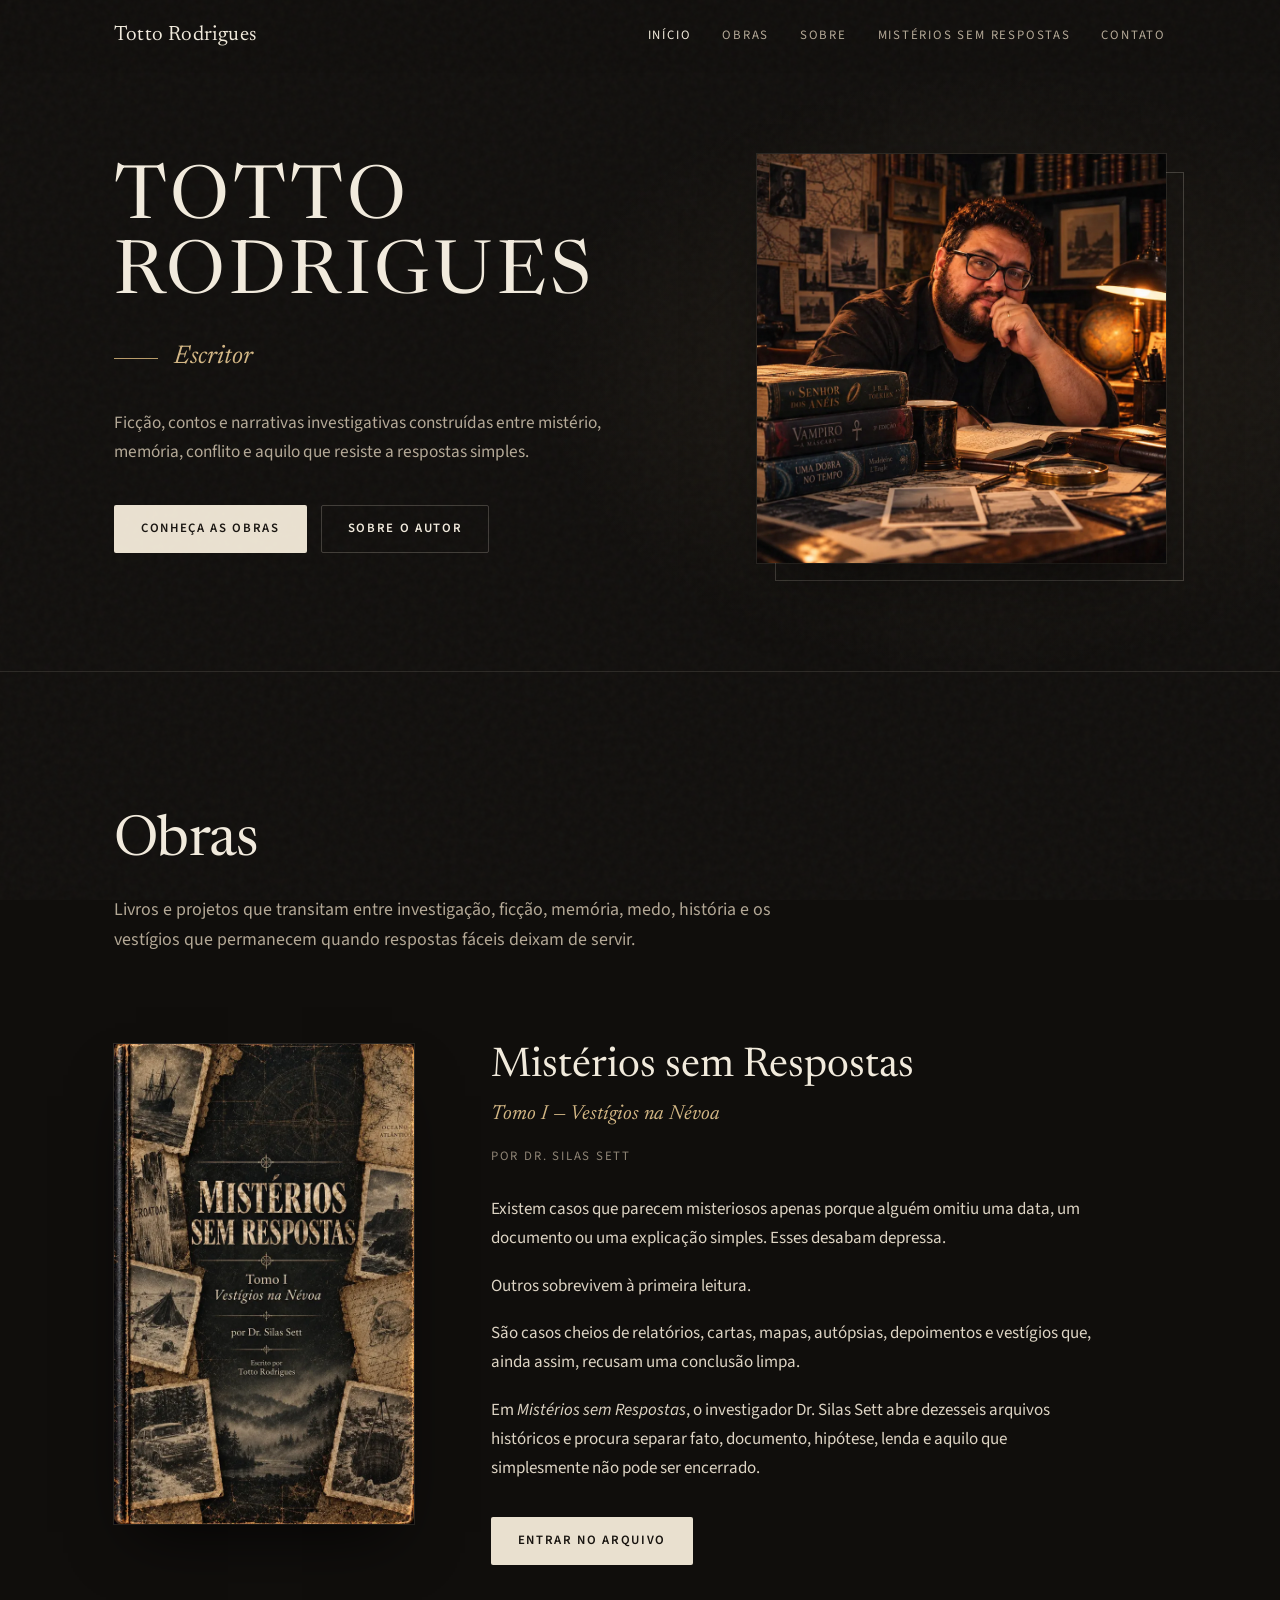
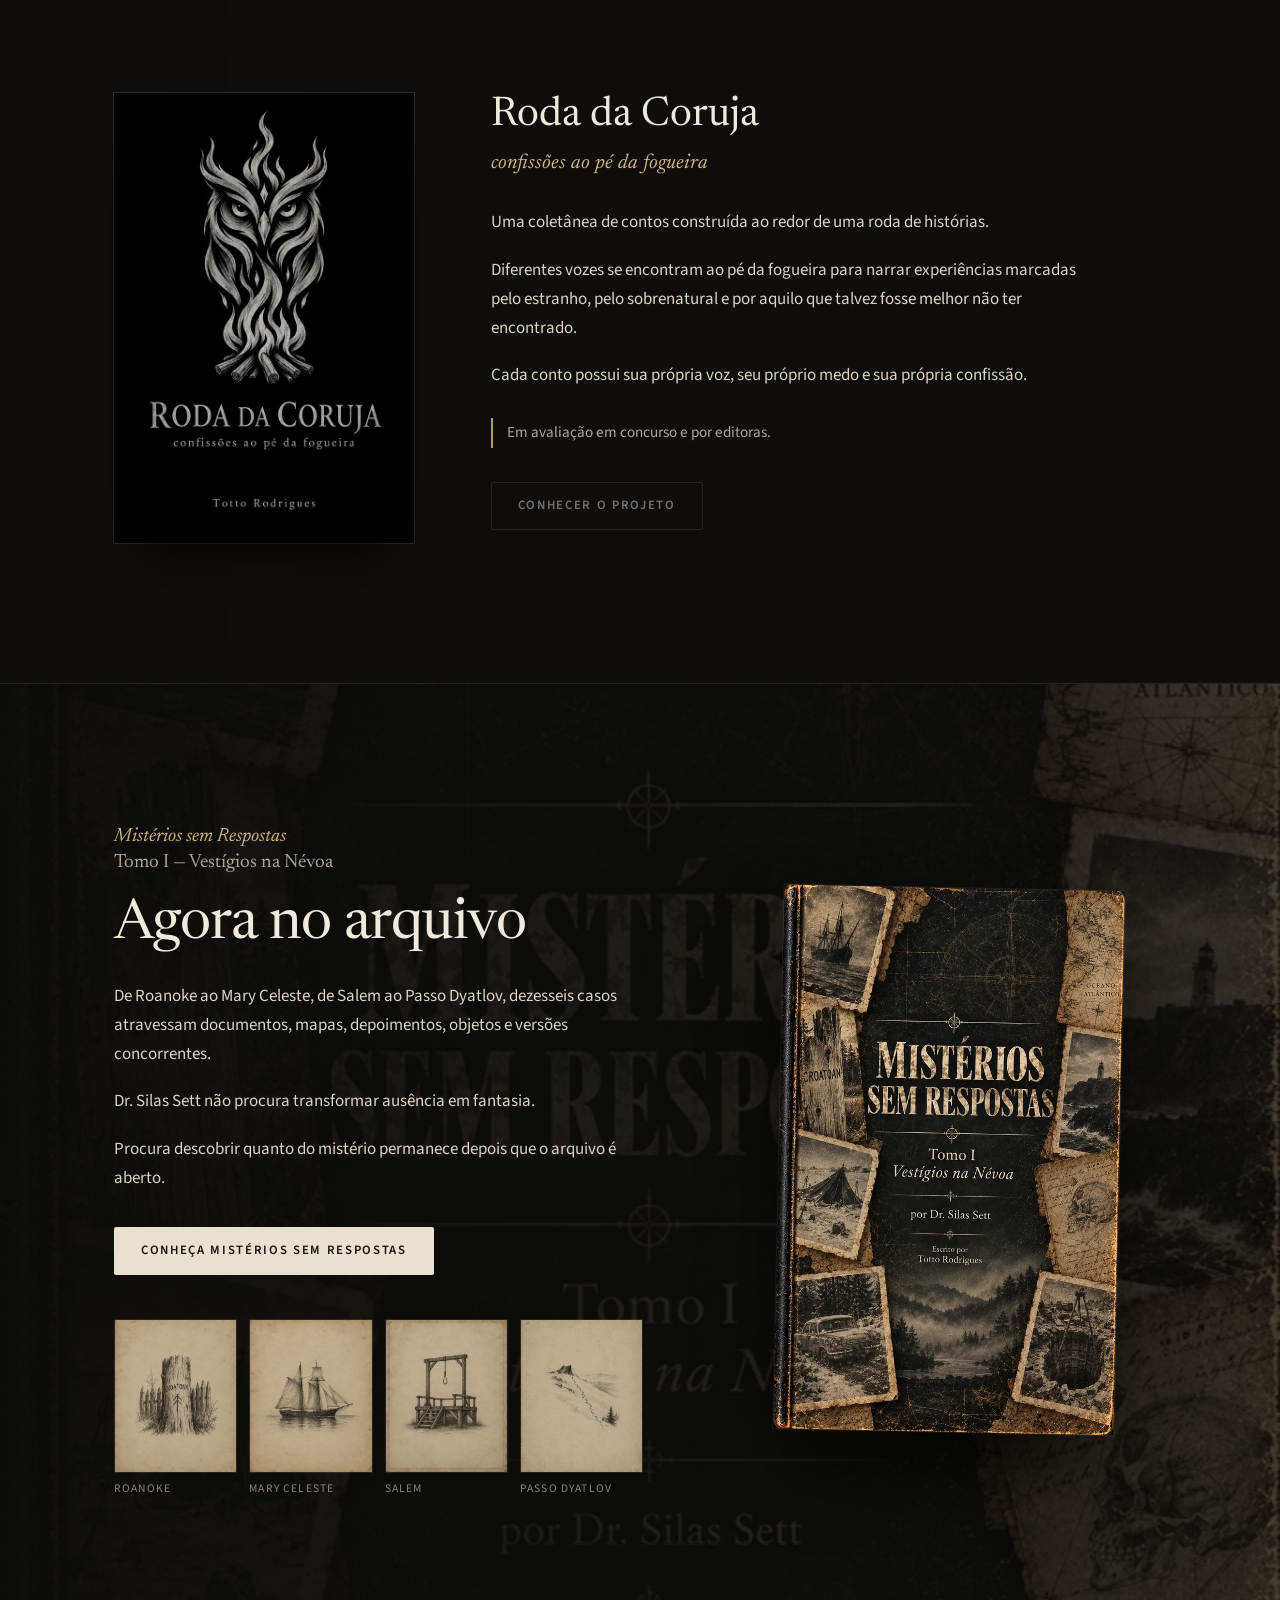
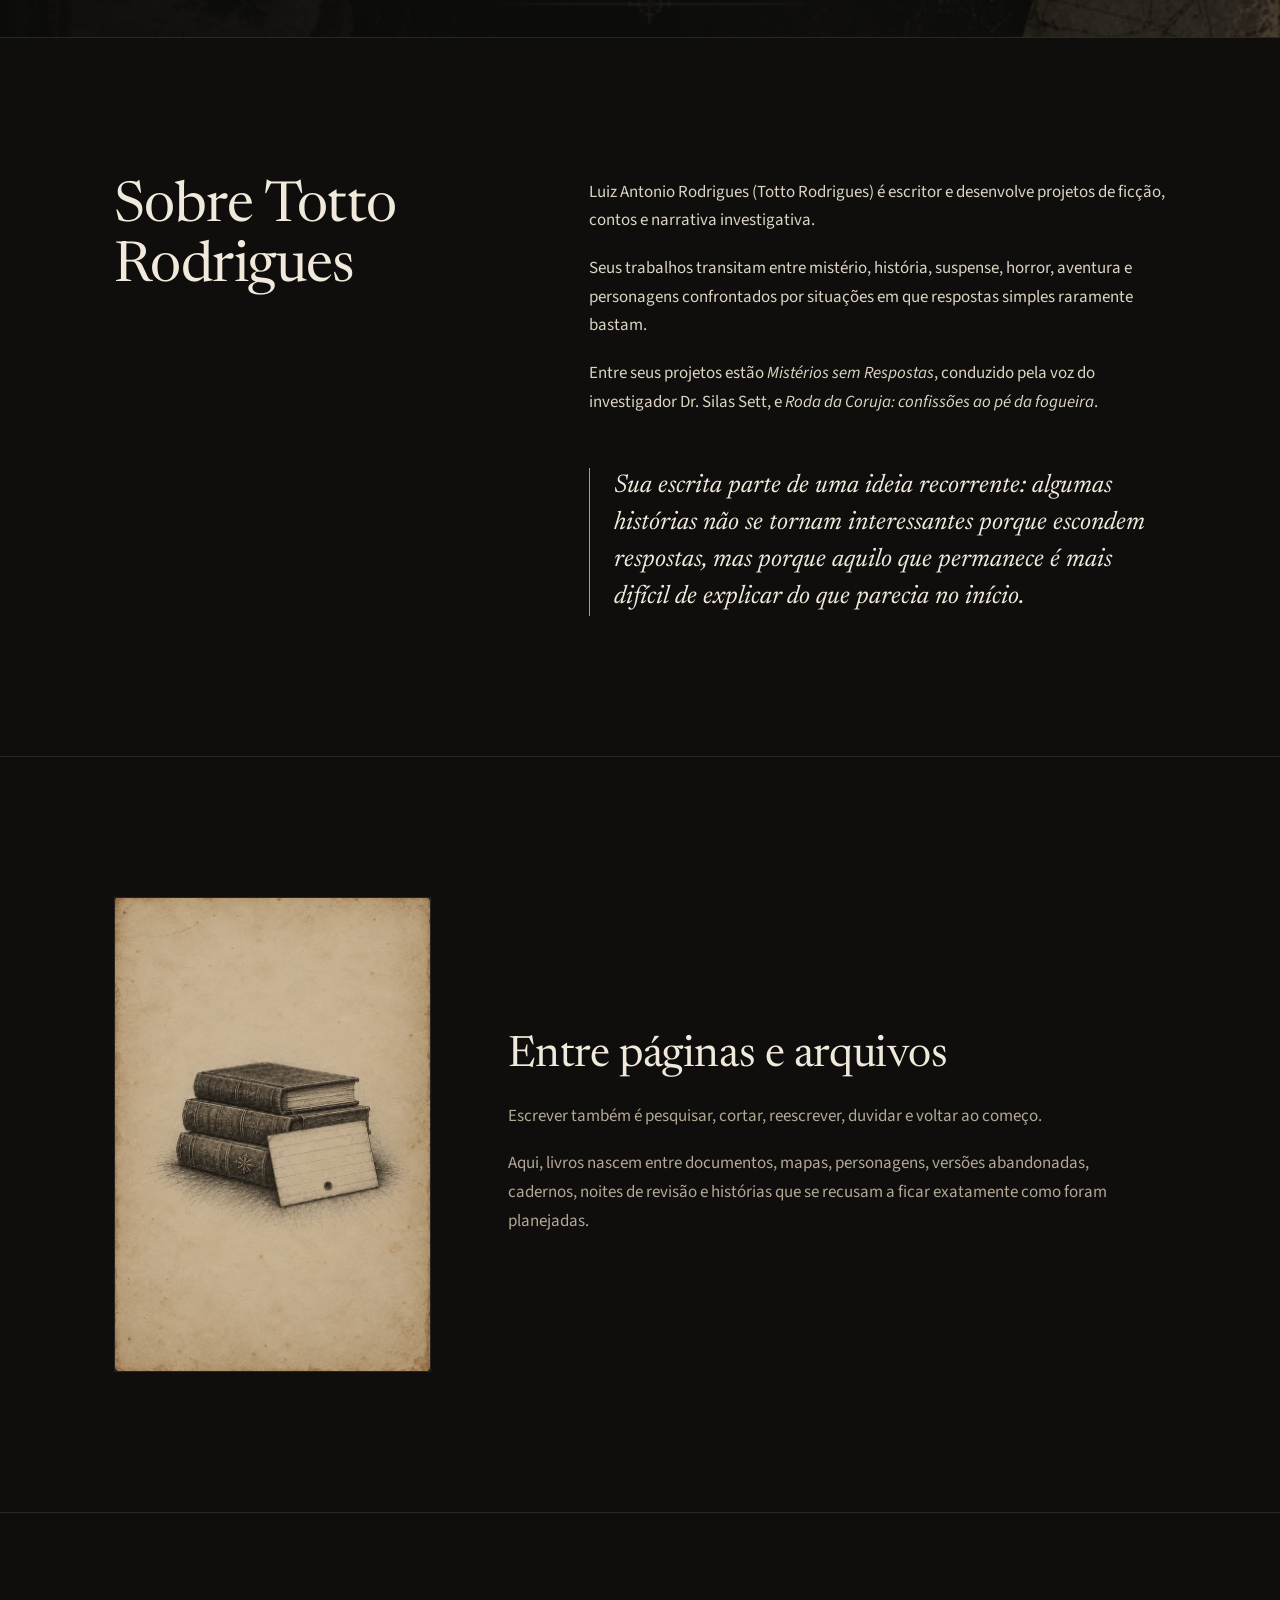
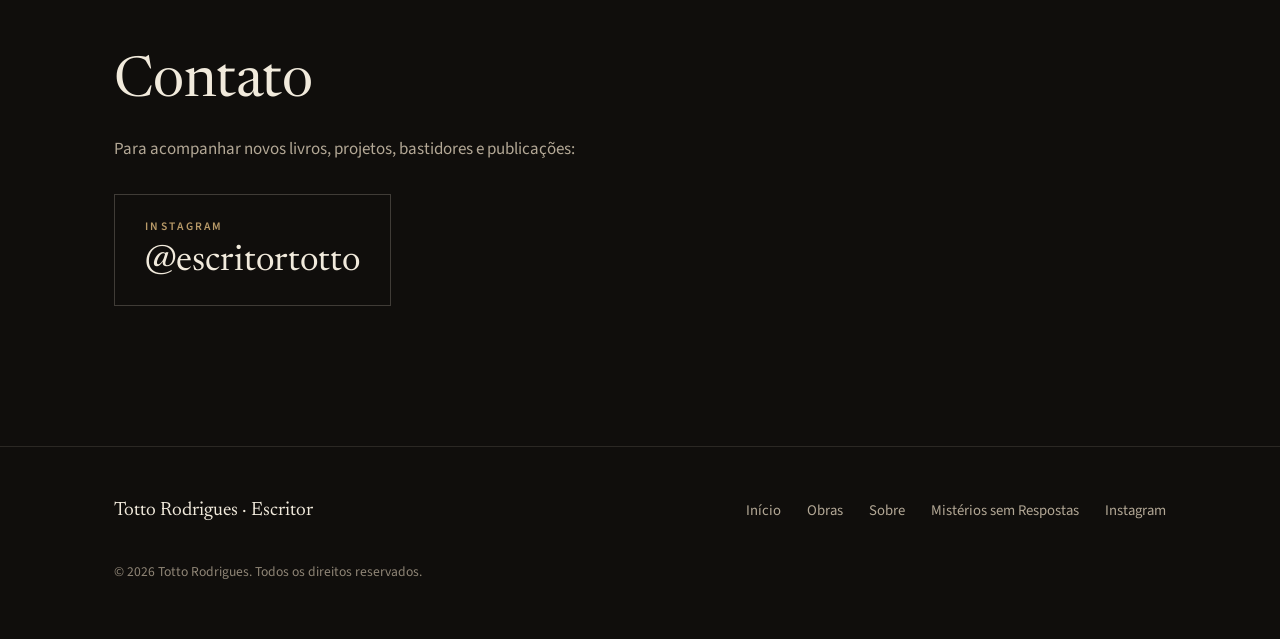
==== commit 1a81cfe6: "Home: marca do cabeçalho aparece só depois que o nome do hero sai da tela Evita "Totto Rodrigues" du" ====
--- a/index.html
+++ b/index.html
@@ -48,7 +48,7 @@
 <body>
   <a class="skip-link" href="#conteudo">Ir para o conteúdo</a>
 
-  <header class="site-header">
+  <header class="site-header" data-marca-apos="#nome-autor">
     <div class="container header-inner">
       <a class="brand" href="./">Totto Rodrigues</a>
       <button class="menu-toggle" type="button" aria-expanded="false" aria-controls="menu-principal" aria-label="Abrir menu"><span></span><span></span></button>
--- a/assets/css/site.css
+++ b/assets/css/site.css
@@ -115,7 +115,10 @@
   color: var(--ivory);
   text-decoration: none;
   white-space: nowrap;
-}
+  transition: opacity .35s, visibility .35s;
+}
+/* na home, a marca só aparece depois que o nome grande do hero sai da tela */
+.site-header.marca-oculta .brand { opacity: 0; visibility: hidden; }
 
 .nav-list {
   display: flex;
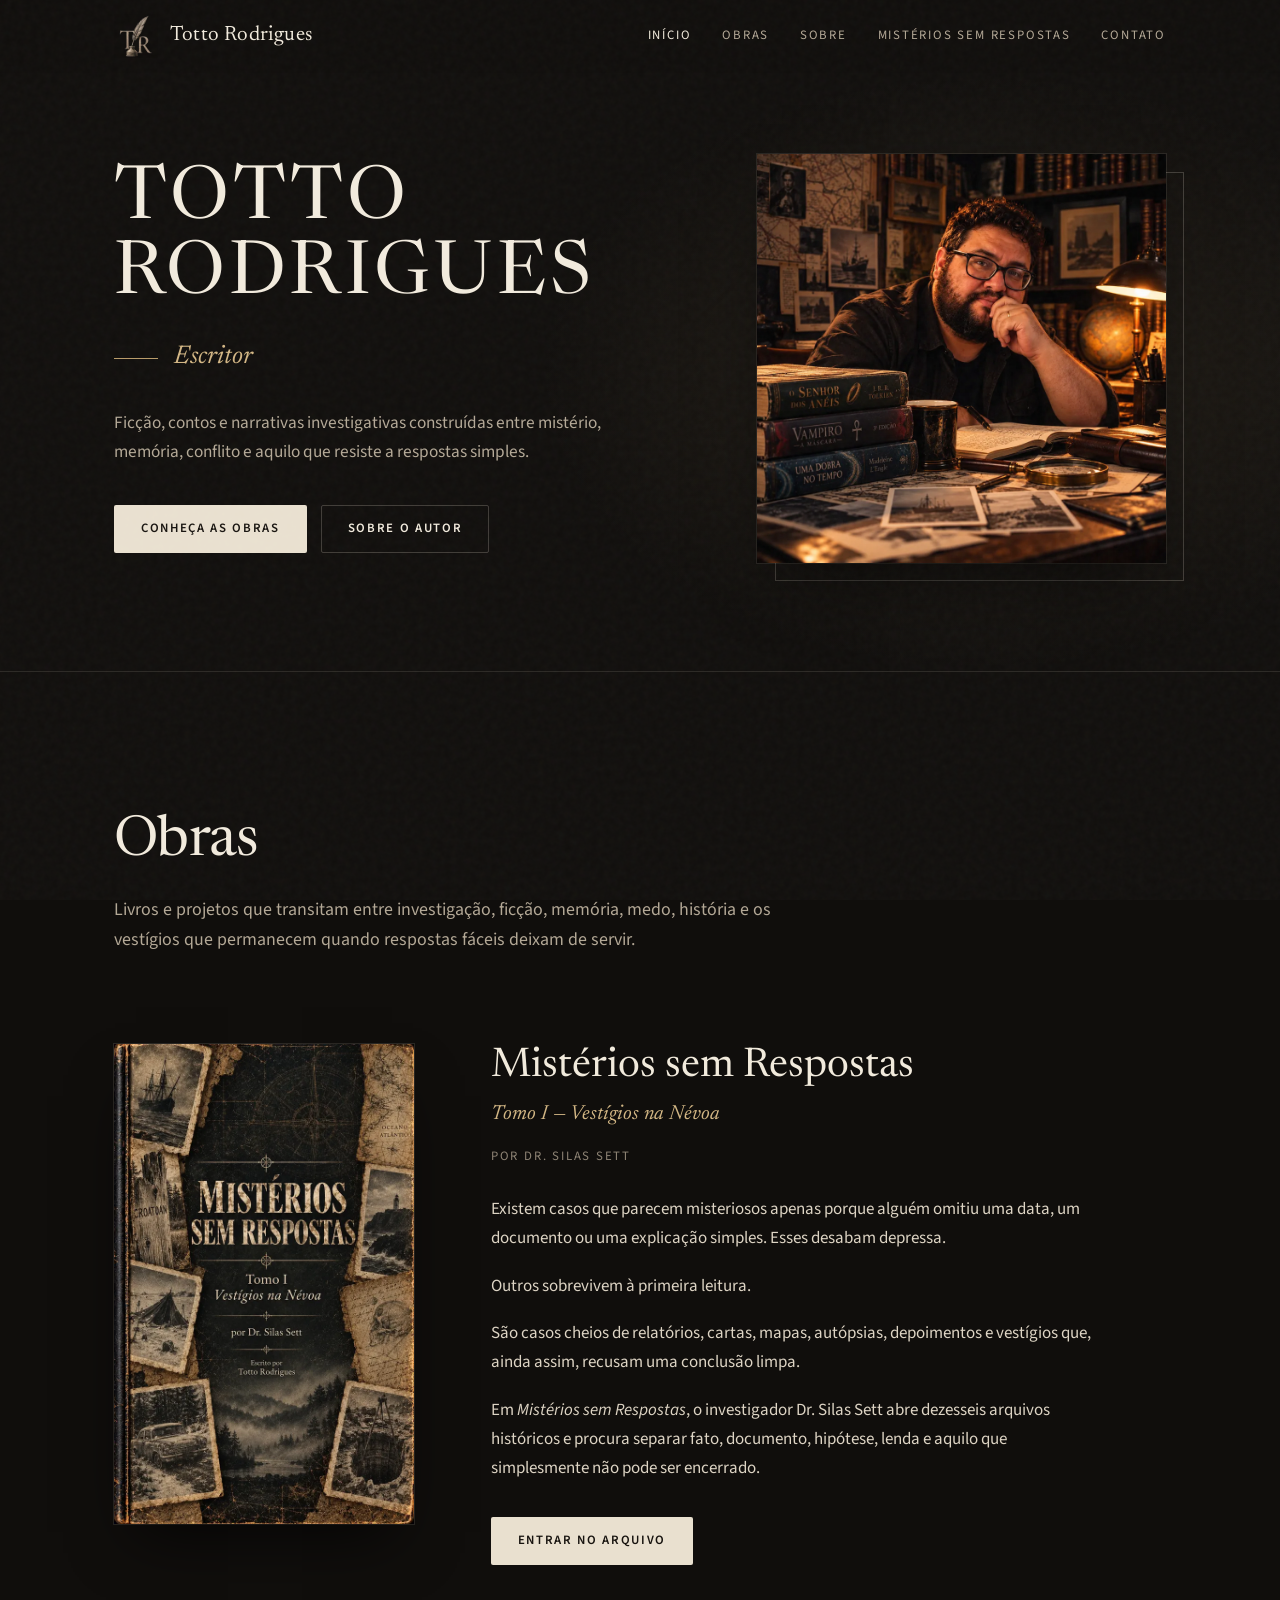
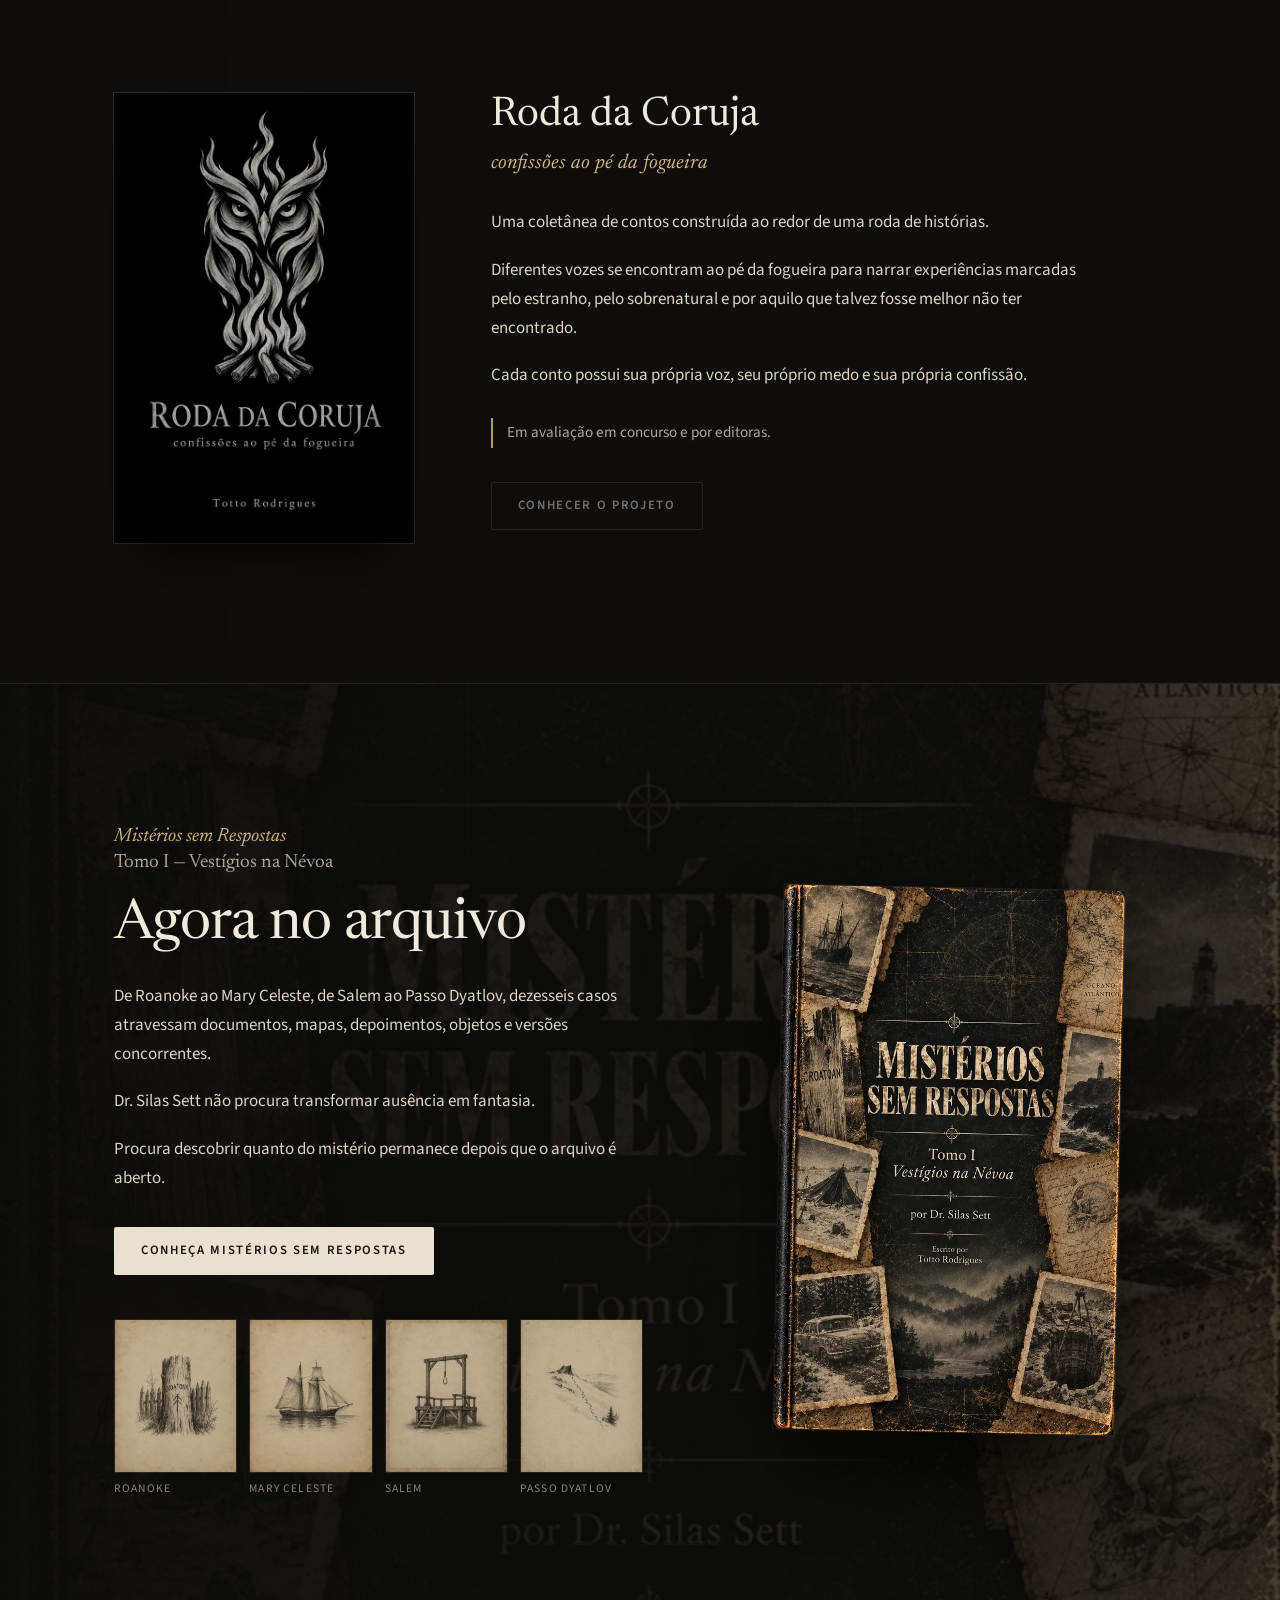
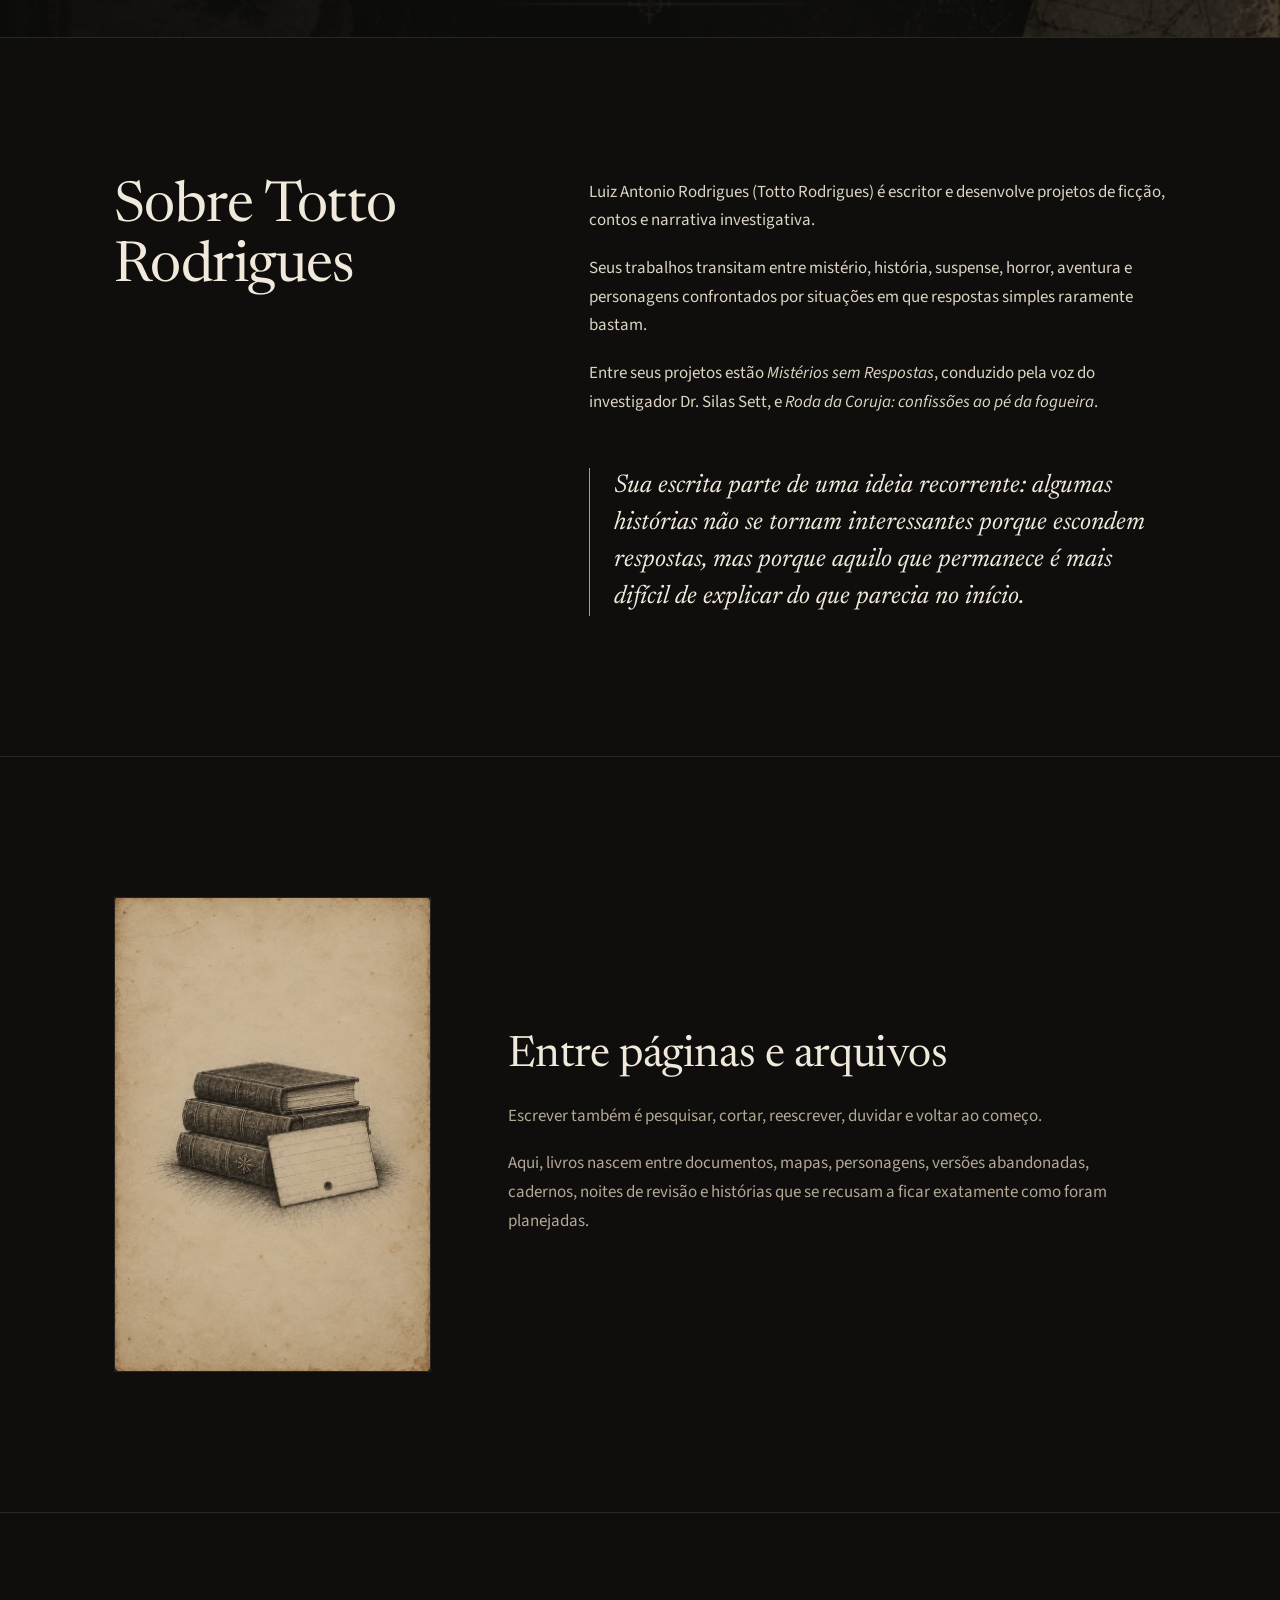
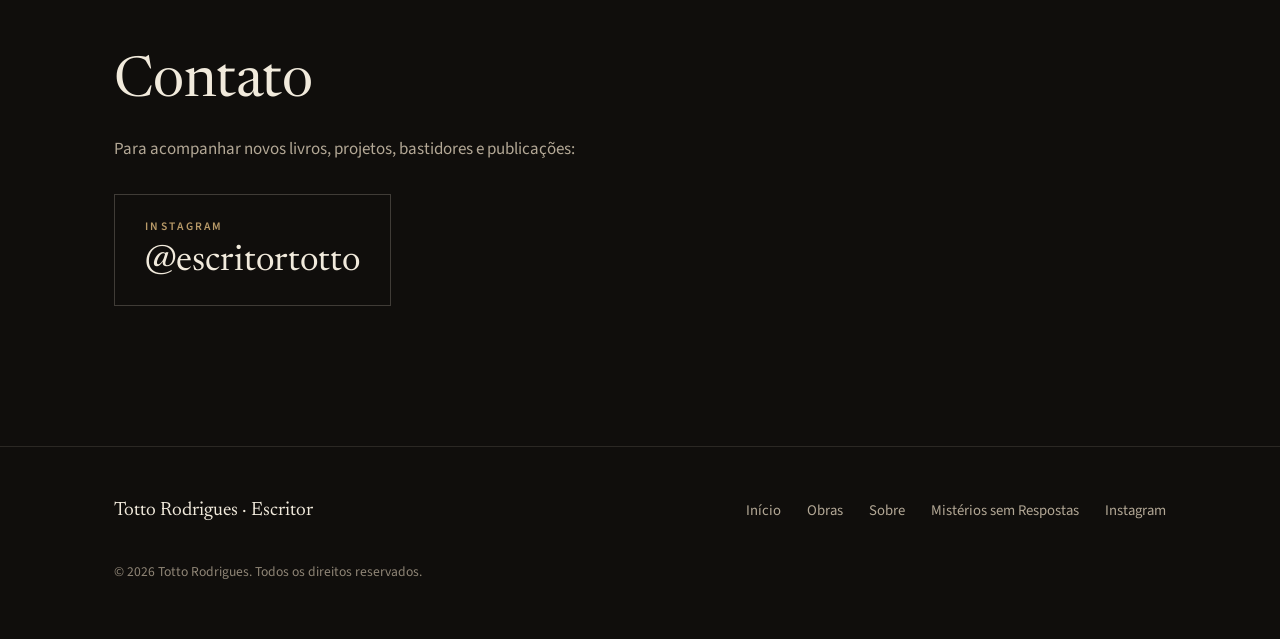
==== commit dfc42153: "Emblema TR no cabeçalho da home e de Mistérios sem Respostas - Home: emblema sempre visível; o nome " ====
--- a/index.html
+++ b/index.html
@@ -50,7 +50,7 @@
 
   <header class="site-header" data-marca-apos="#nome-autor">
     <div class="container header-inner">
-      <a class="brand" href="./">Totto Rodrigues</a>
+      <a class="brand" href="./" aria-label="Totto Rodrigues — início"><img class="brand-emblema" src="assets/img/icons/emblema-tr.webp" alt="" width="112" height="112"><span class="brand-nome">Totto Rodrigues</span></a>
       <button class="menu-toggle" type="button" aria-expanded="false" aria-controls="menu-principal" aria-label="Abrir menu"><span></span><span></span></button>
       <nav id="menu-principal" class="site-nav" aria-label="Navegação principal">
         <ul class="nav-list">
--- a/assets/css/site.css
+++ b/assets/css/site.css
@@ -109,16 +109,25 @@
 }
 
 .brand {
+  display: inline-flex;
+  align-items: center;
+  gap: 12px;
   font-family: var(--serif);
   font-size: 1.3rem;
   letter-spacing: .01em;
   color: var(--ivory);
   text-decoration: none;
   white-space: nowrap;
-  transition: opacity .35s, visibility .35s;
-}
-/* na home, a marca só aparece depois que o nome grande do hero sai da tela */
-.site-header.marca-oculta .brand { opacity: 0; visibility: hidden; }
+}
+/* emblema TR: o fundo escuro da imagem se funde ao cabeçalho (lighten) */
+.brand-emblema {
+  width: 44px;
+  height: 44px;
+  mix-blend-mode: lighten;
+}
+.brand-nome { transition: opacity .35s, visibility .35s; }
+/* na home, o nome só aparece depois que o nome grande do hero sai da tela */
+.site-header.marca-oculta .brand-nome { opacity: 0; visibility: hidden; }
 
 .nav-list {
   display: flex;
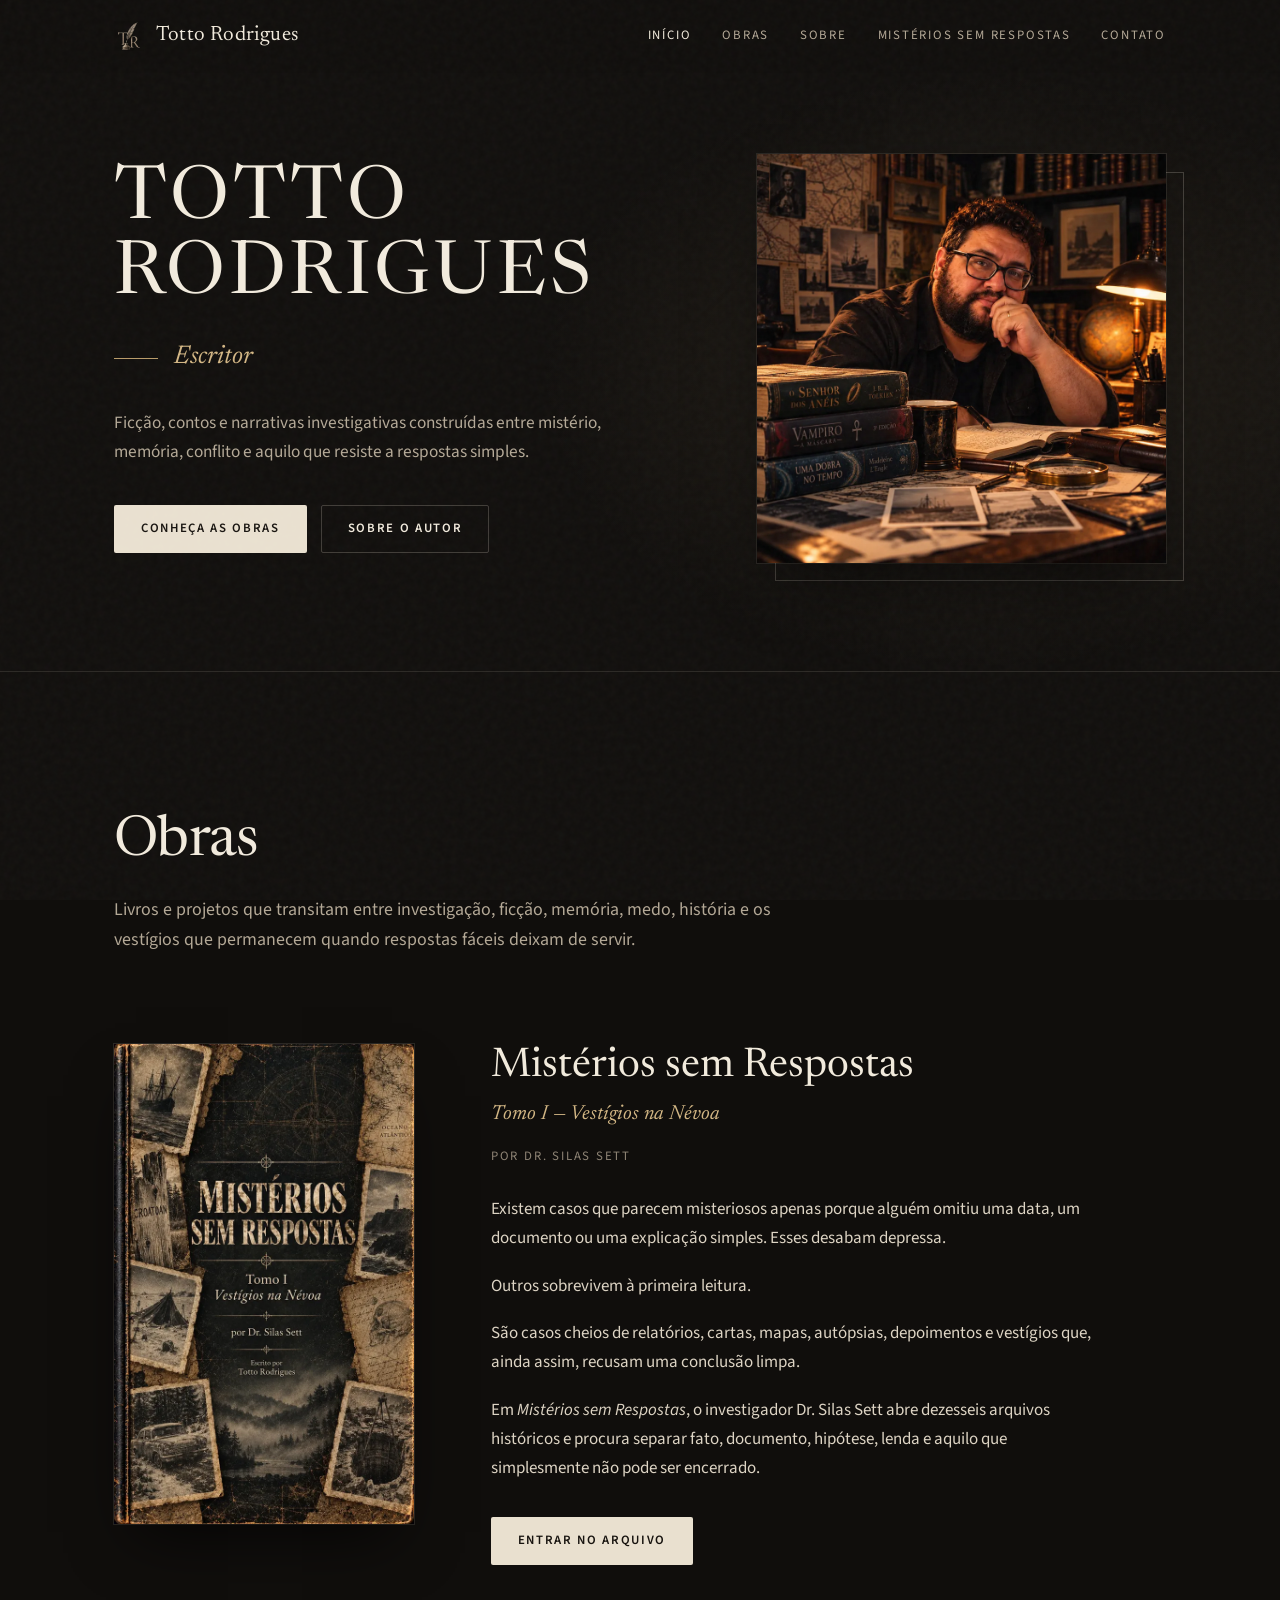
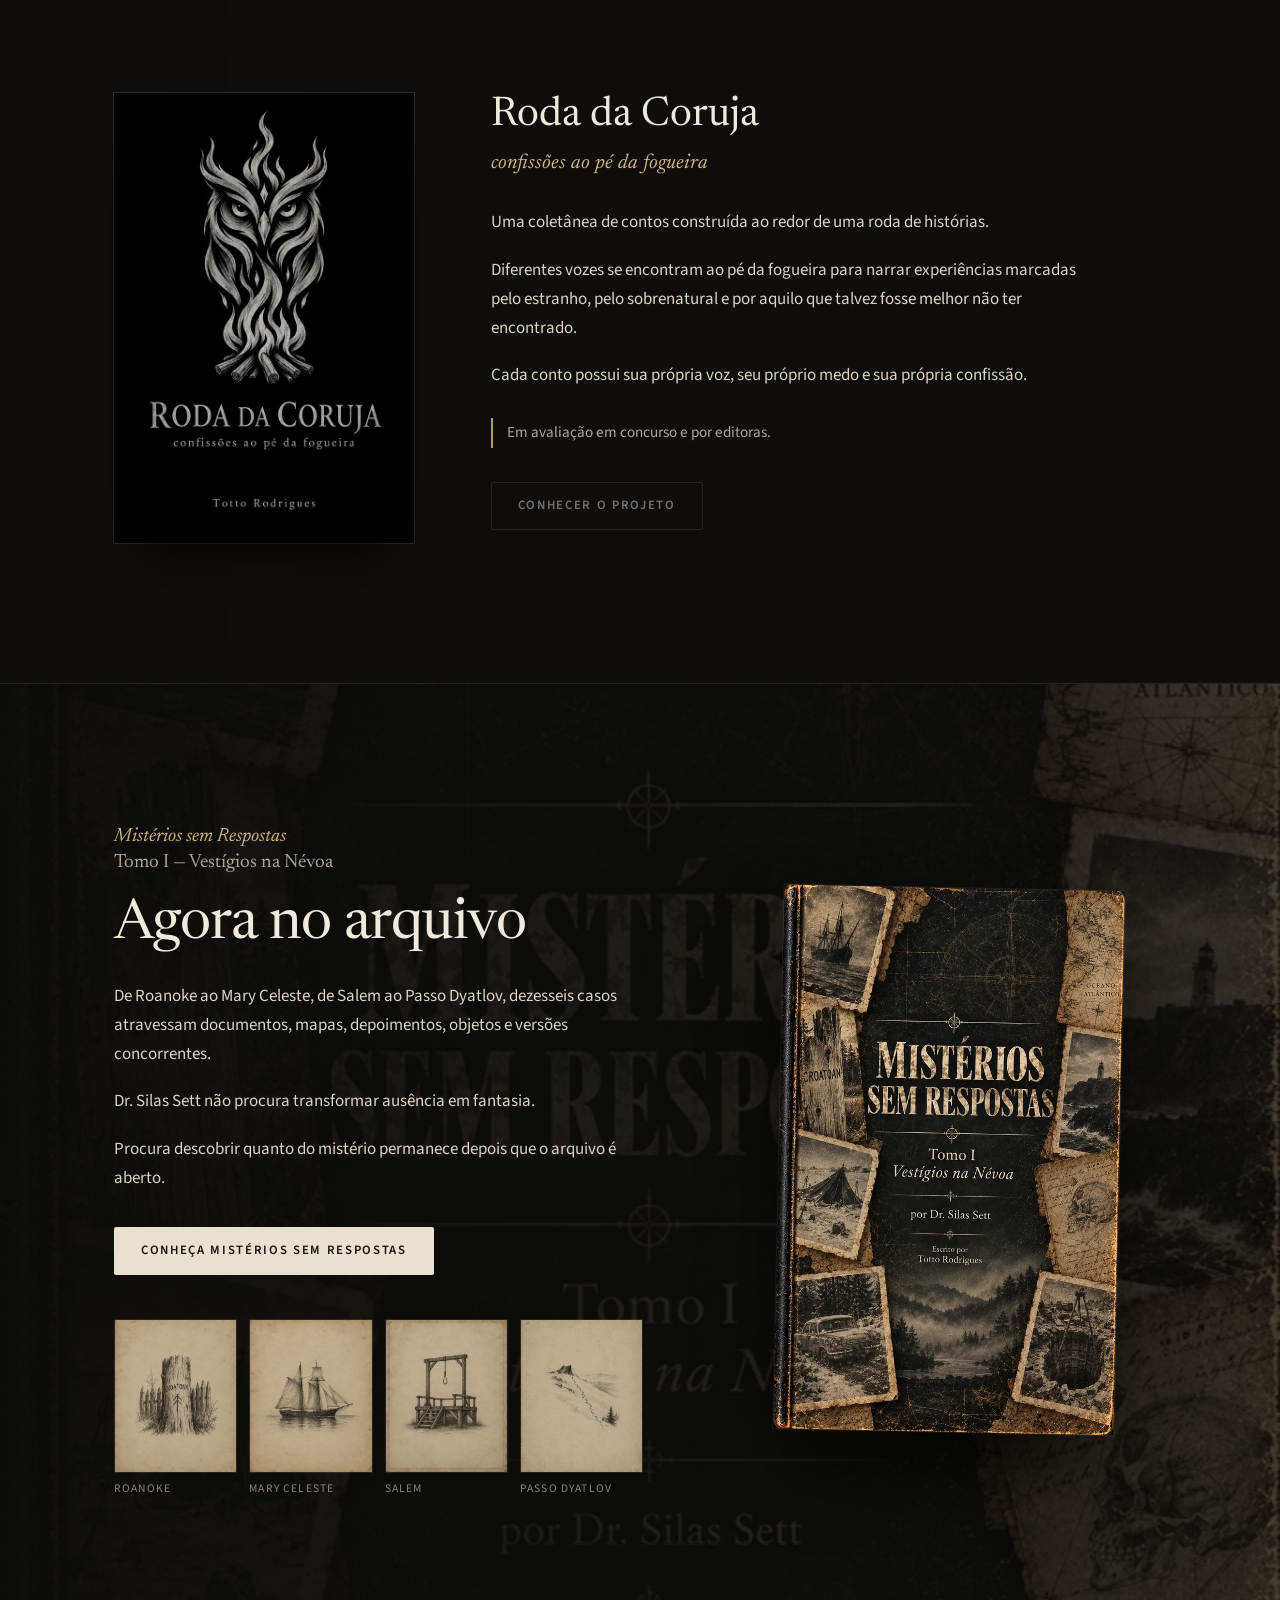
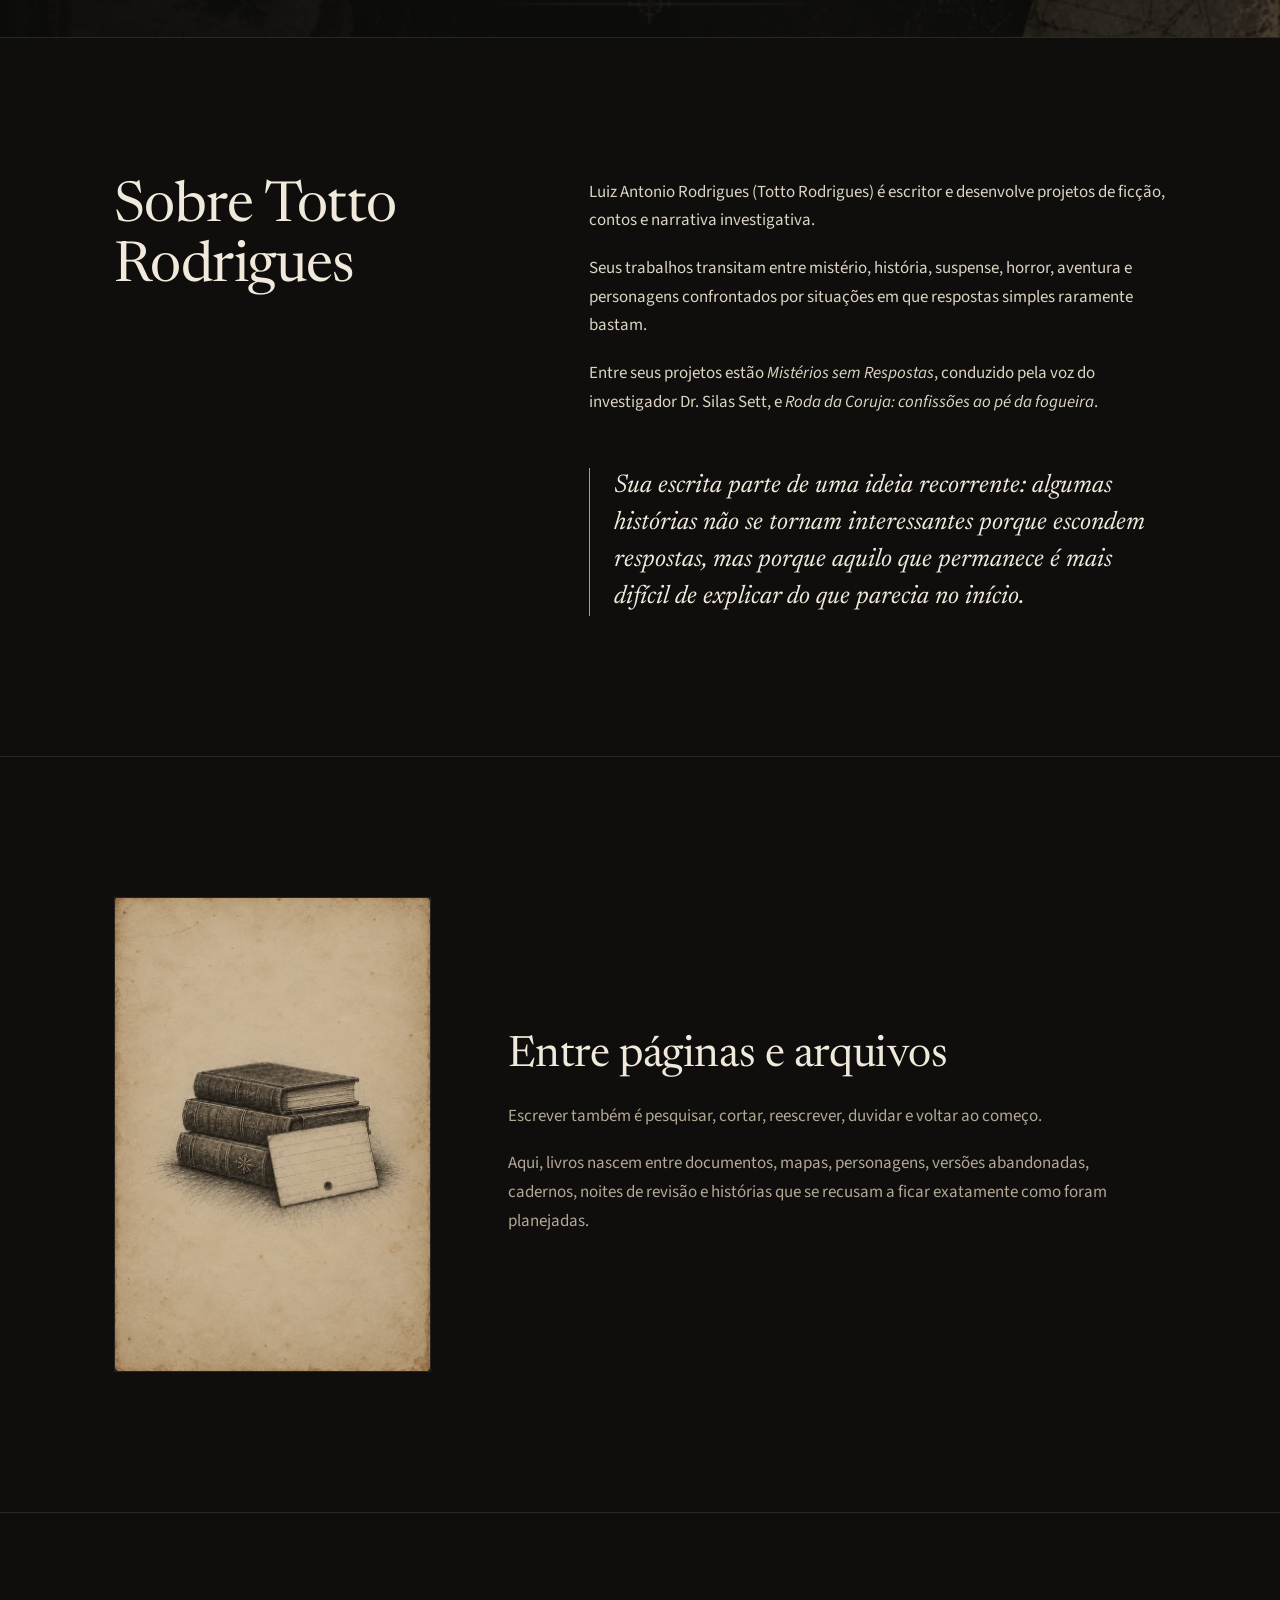
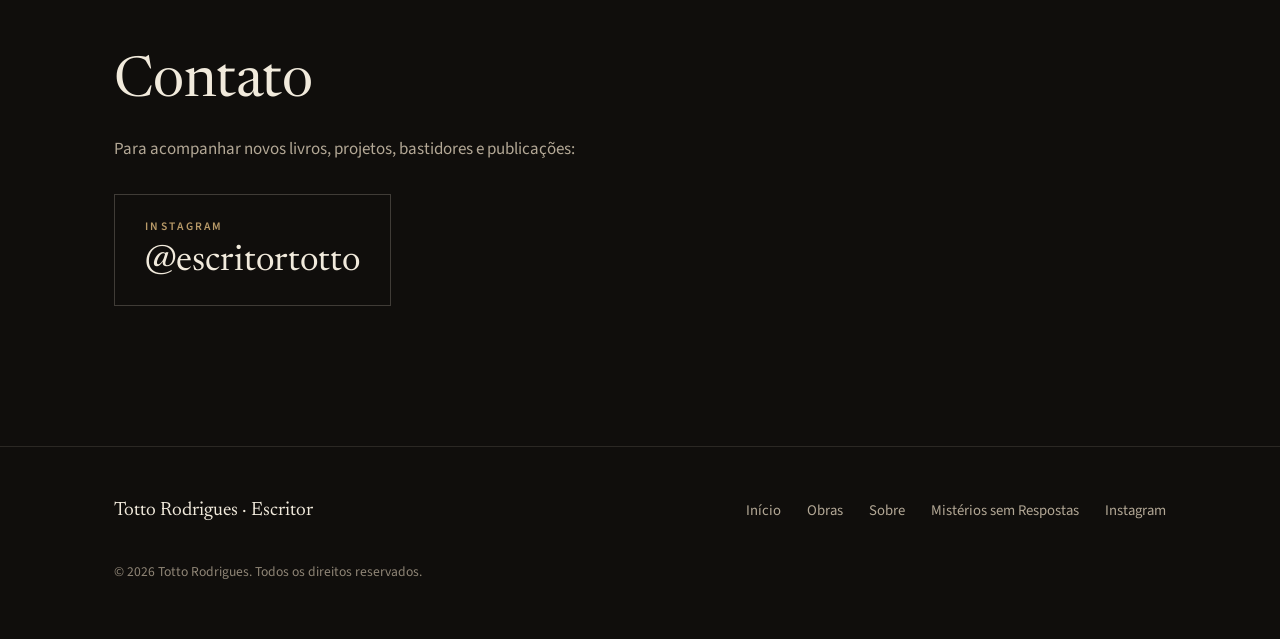
==== commit 359ad1d5: "Emblema do cabeçalho menor e à prova de cache - Emblema com 30px (home) e 34px (Mistérios), com tama" ====
--- a/index.html
+++ b/index.html
@@ -29,8 +29,8 @@
   <link rel="preconnect" href="https://fonts.googleapis.com">
   <link rel="preconnect" href="https://fonts.gstatic.com" crossorigin>
   <link rel="stylesheet" href="https://fonts.googleapis.com/css2?family=Newsreader:ital,opsz,wght@0,6..72,400;0,6..72,500;1,6..72,400&family=Source+Sans+3:wght@400;600&display=swap">
-  <link rel="stylesheet" href="assets/css/site.css">
-  <script src="assets/js/site.js" defer></script>
+  <link rel="stylesheet" href="assets/css/site.css?v=20260924-2">
+  <script src="assets/js/site.js?v=20260924-2" defer></script>
 
   <script type="application/ld+json">
   {
@@ -50,7 +50,7 @@
 
   <header class="site-header" data-marca-apos="#nome-autor">
     <div class="container header-inner">
-      <a class="brand" href="./" aria-label="Totto Rodrigues — início"><img class="brand-emblema" src="assets/img/icons/emblema-tr.webp" alt="" width="112" height="112"><span class="brand-nome">Totto Rodrigues</span></a>
+      <a class="brand" href="./" aria-label="Totto Rodrigues — início"><img class="brand-emblema" src="assets/img/icons/emblema-tr.webp" alt="" width="30" height="30"><span class="brand-nome">Totto Rodrigues</span></a>
       <button class="menu-toggle" type="button" aria-expanded="false" aria-controls="menu-principal" aria-label="Abrir menu"><span></span><span></span></button>
       <nav id="menu-principal" class="site-nav" aria-label="Navegação principal">
         <ul class="nav-list">
--- a/assets/css/site.css
+++ b/assets/css/site.css
@@ -121,8 +121,9 @@
 }
 /* emblema TR: o fundo escuro da imagem se funde ao cabeçalho (lighten) */
 .brand-emblema {
-  width: 44px;
-  height: 44px;
+  width: 30px;
+  height: 30px;
+  opacity: .9;
   mix-blend-mode: lighten;
 }
 .brand-nome { transition: opacity .35s, visibility .35s; }
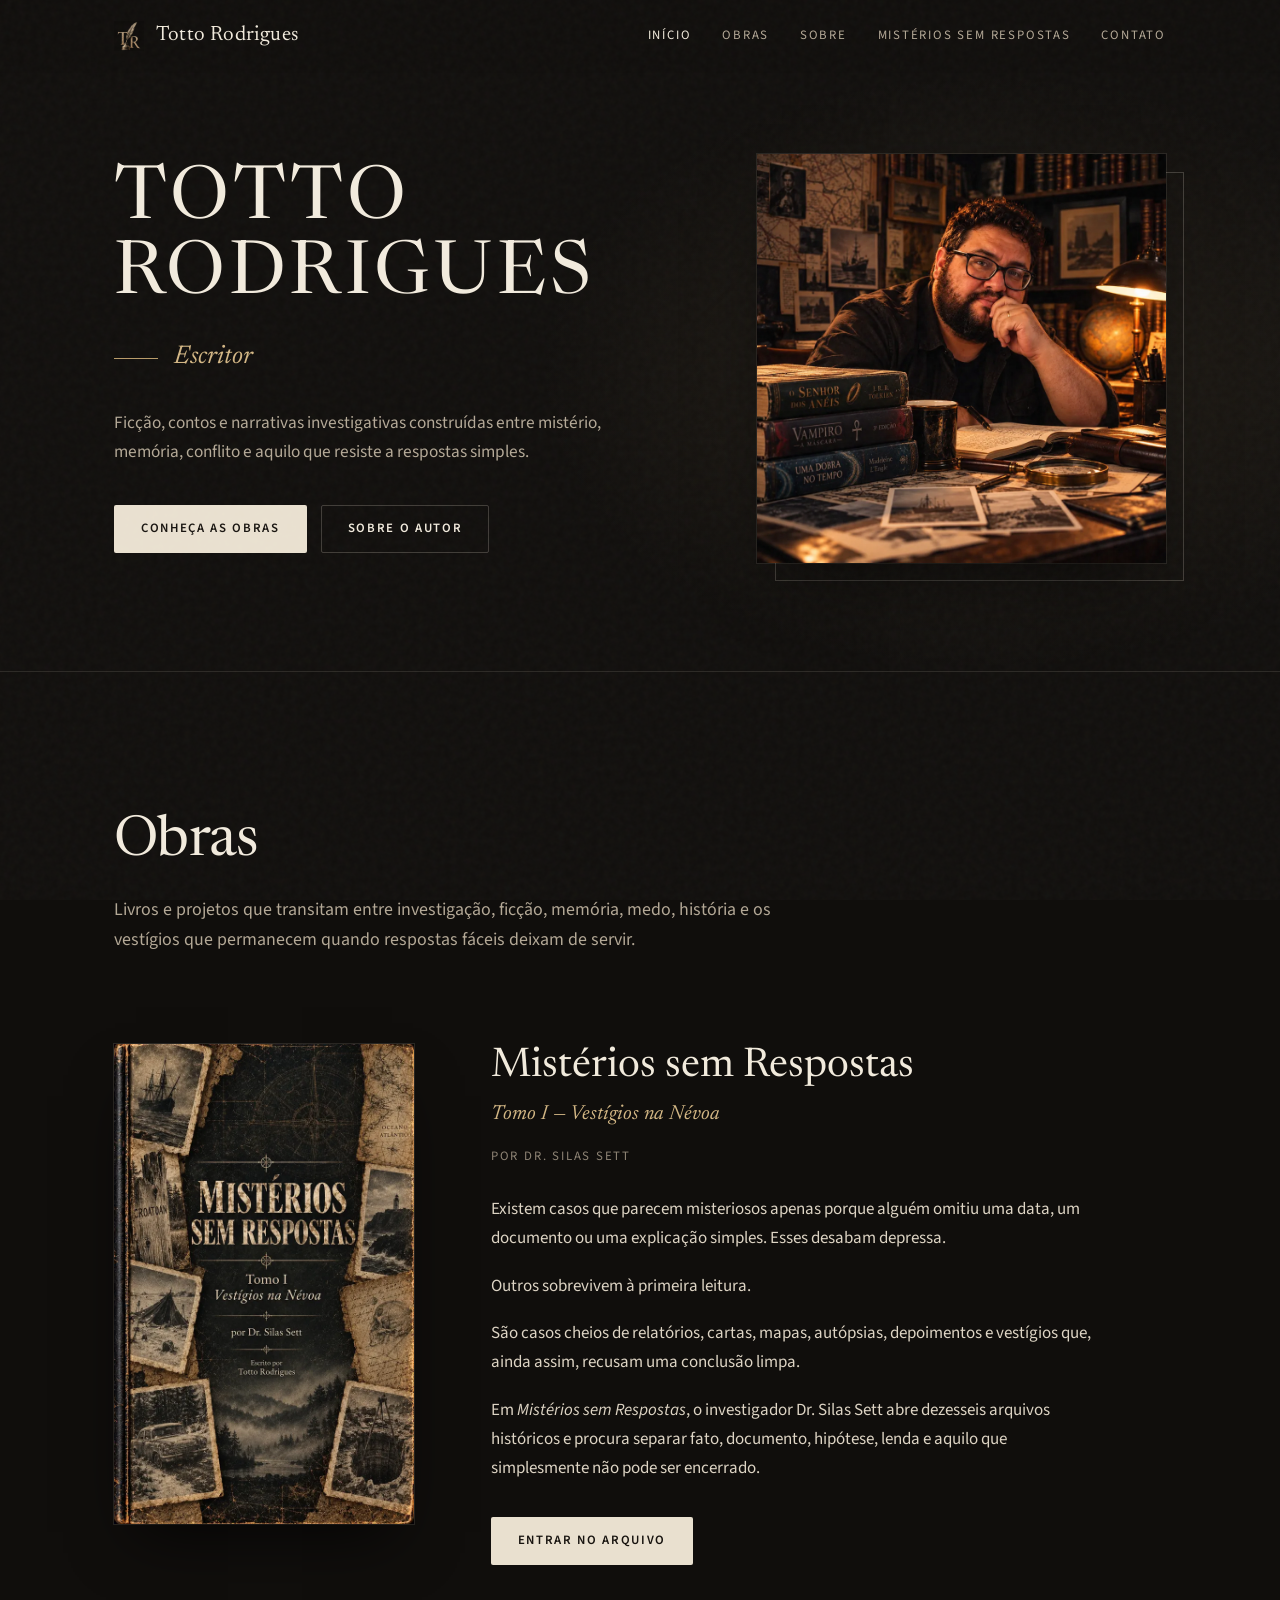
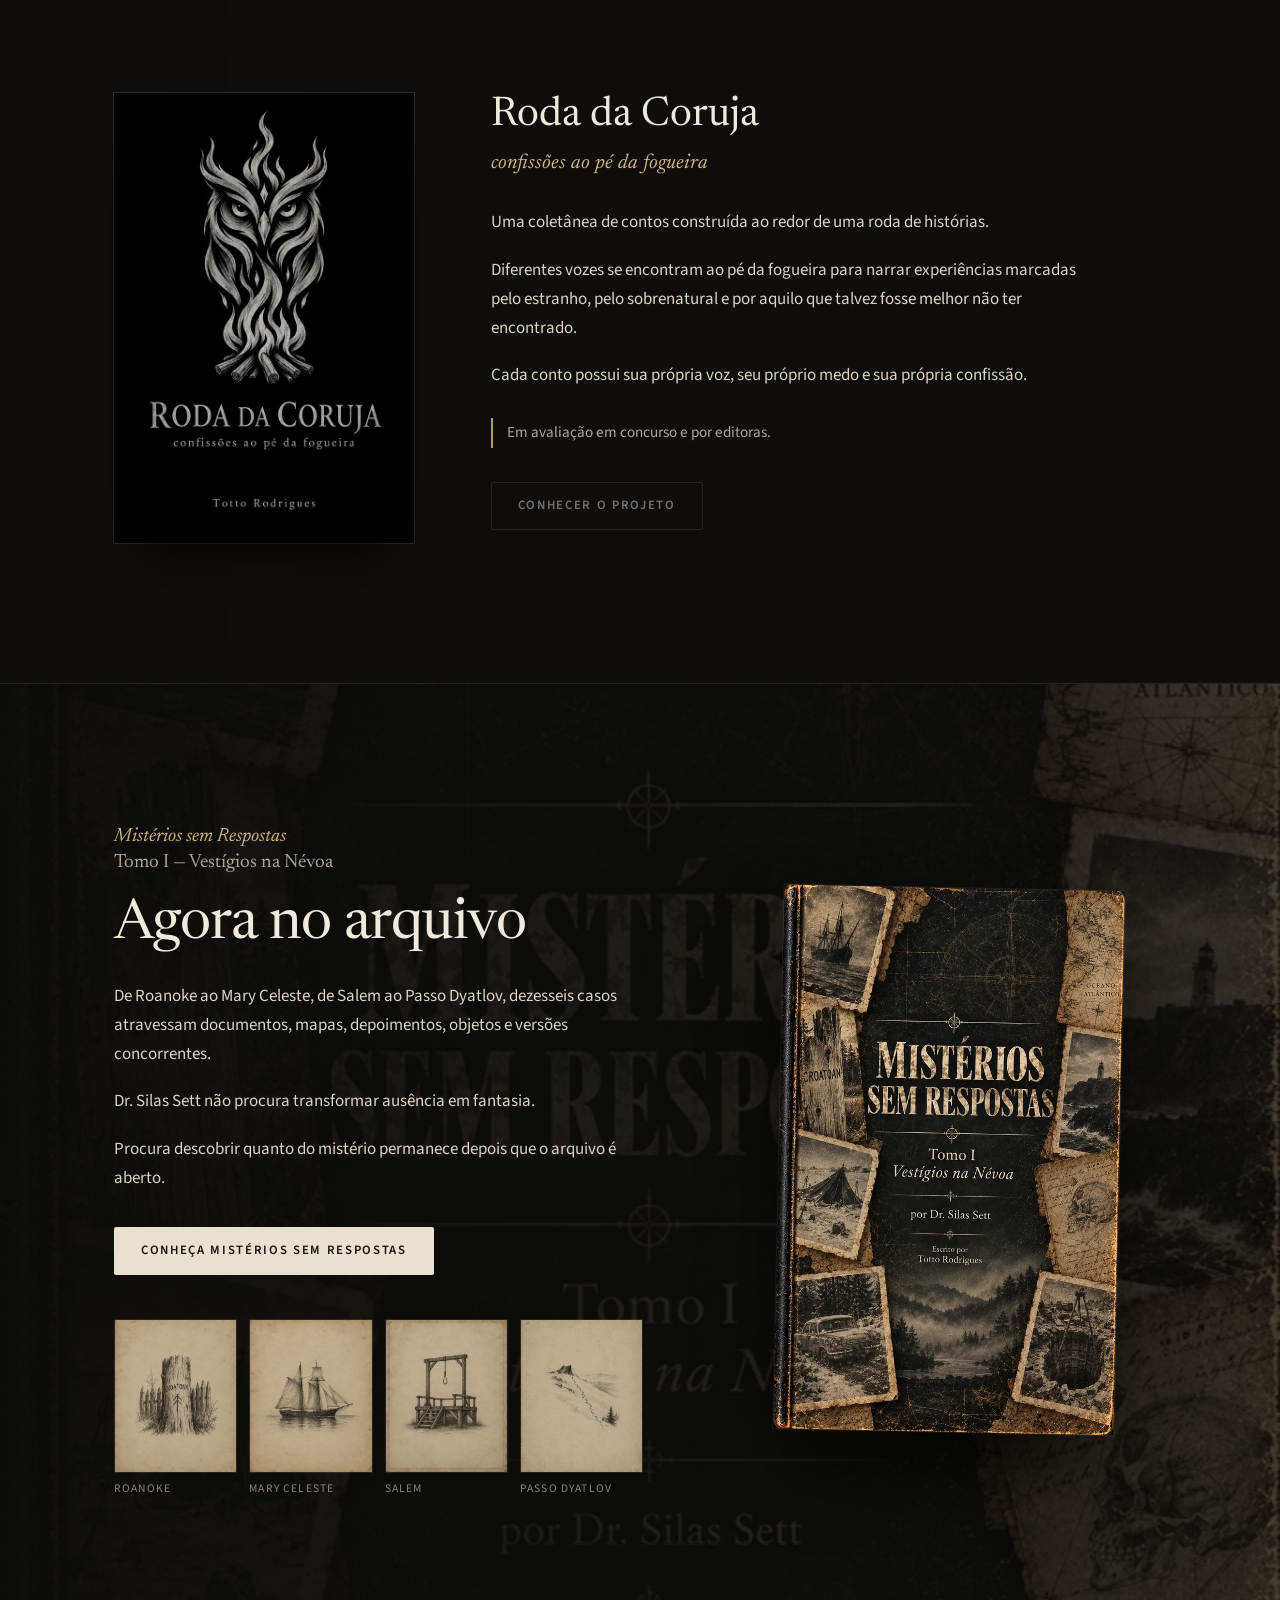
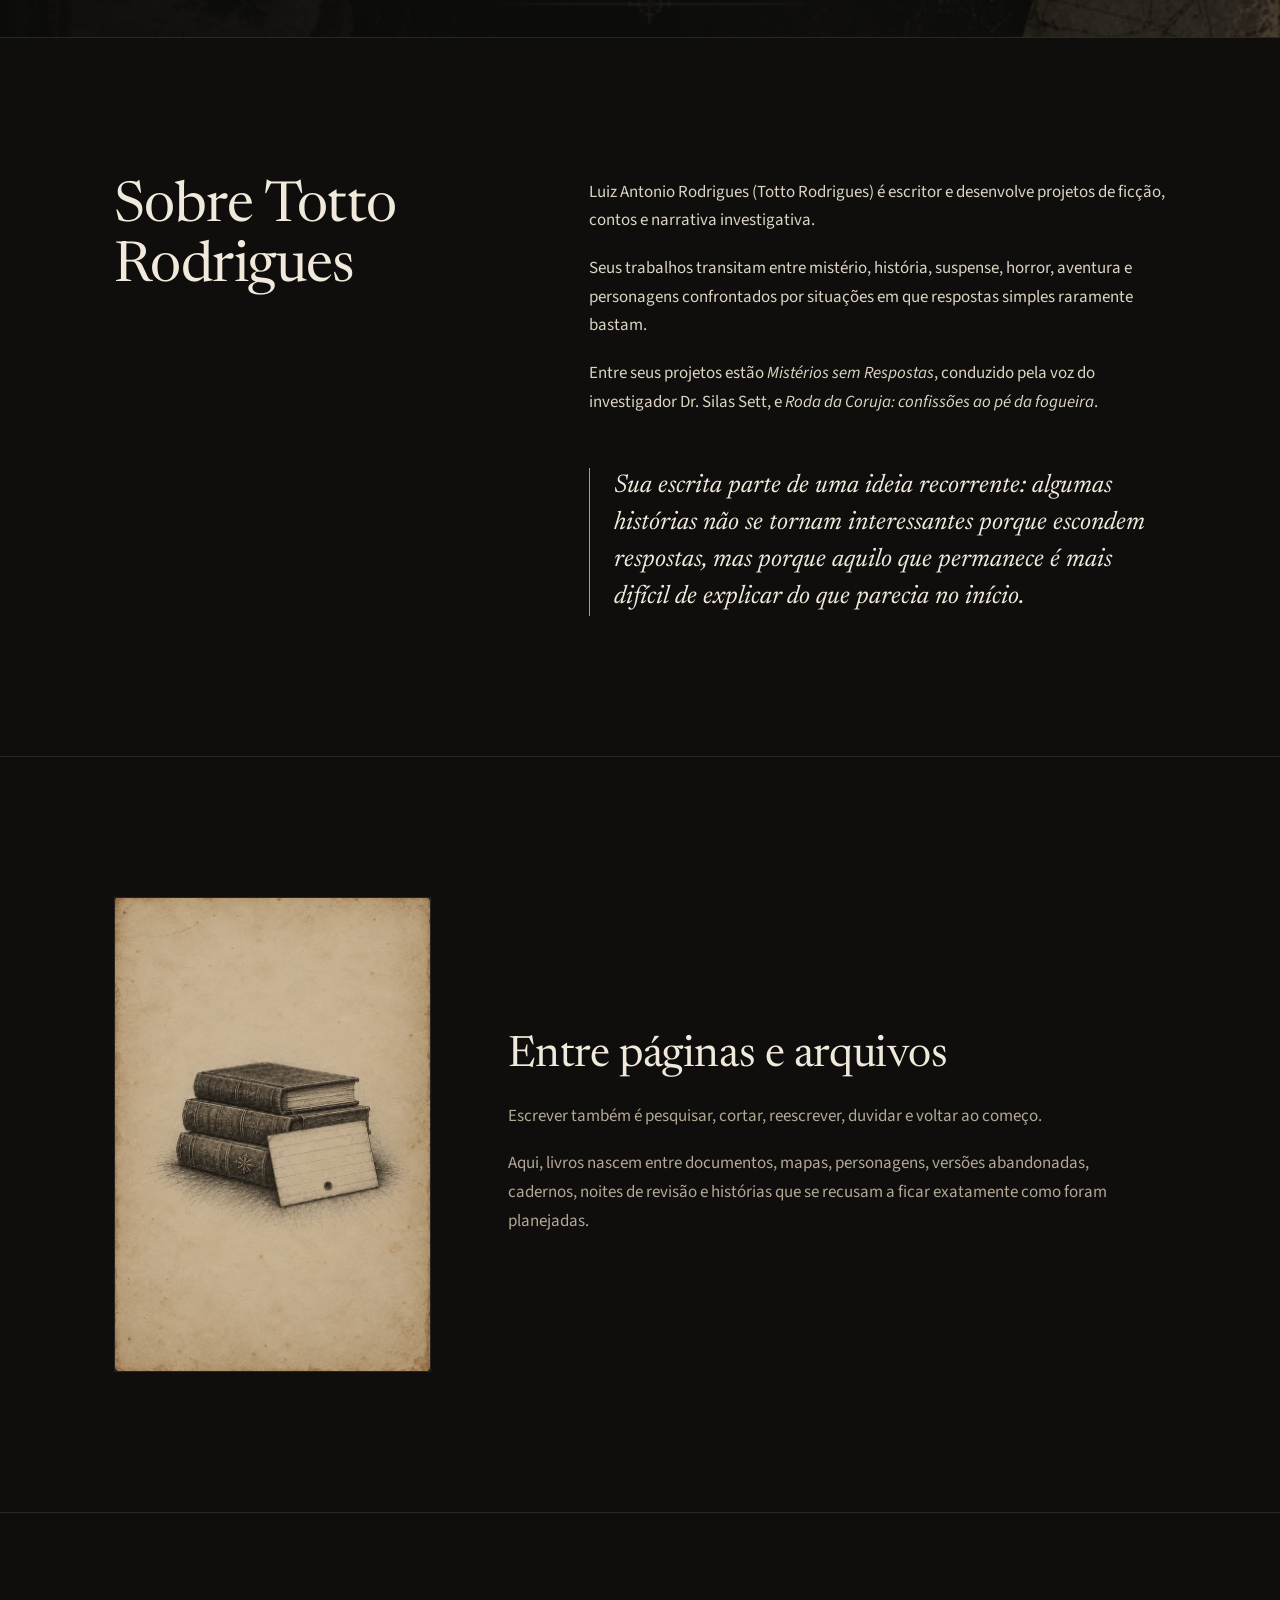
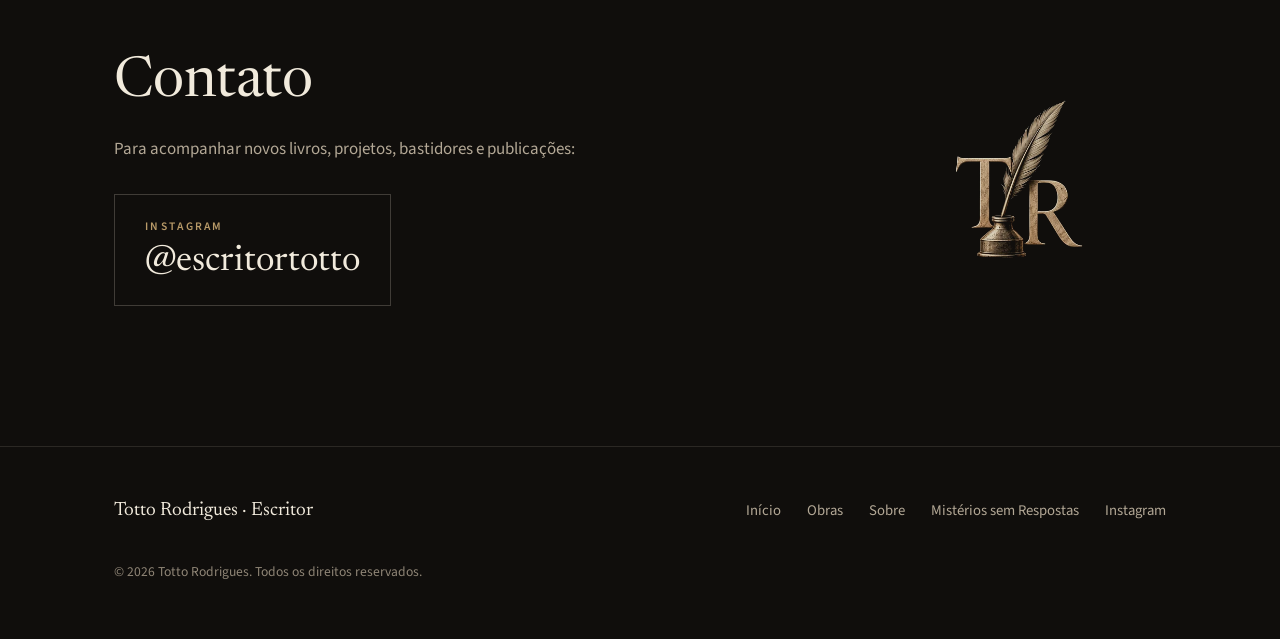
==== commit ba9387c1: "Emblema em alta: selo na seção Contato, favicon e ícones nítidos - Selo do emblema TR ao lado do con" ====
--- a/index.html
+++ b/index.html
@@ -29,8 +29,8 @@
   <link rel="preconnect" href="https://fonts.googleapis.com">
   <link rel="preconnect" href="https://fonts.gstatic.com" crossorigin>
   <link rel="stylesheet" href="https://fonts.googleapis.com/css2?family=Newsreader:ital,opsz,wght@0,6..72,400;0,6..72,500;1,6..72,400&family=Source+Sans+3:wght@400;600&display=swap">
-  <link rel="stylesheet" href="assets/css/site.css?v=20260924-2">
-  <script src="assets/js/site.js?v=20260924-2" defer></script>
+  <link rel="stylesheet" href="assets/css/site.css?v=20260924-3">
+  <script src="assets/js/site.js?v=20260924-3" defer></script>
 
   <script type="application/ld+json">
   {
@@ -202,18 +202,21 @@
     </section>
 
     <section class="section" id="contato" aria-labelledby="contato-titulo">
-      <div class="container">
-        <h2 class="section-title" id="contato-titulo">Contato</h2>
-        <p class="contato-texto">Para acompanhar novos livros, projetos, bastidores e publicações:</p>
-        <a class="contato-link" href="https://www.instagram.com/escritortotto/" target="_blank" rel="noopener">
-          <small>Instagram</small>
-          <span>@escritortotto</span>
-        </a>
-        <!--
-          E-MAIL PROFISSIONAL (ainda não configurado)
-          Quando existir, adicione aqui:
-          <p class="contato-texto"><a href="mailto:SEU-EMAIL">SEU-EMAIL</a></p>
-        -->
+      <div class="container contato-grid">
+        <div>
+          <h2 class="section-title" id="contato-titulo">Contato</h2>
+          <p class="contato-texto">Para acompanhar novos livros, projetos, bastidores e publicações:</p>
+          <a class="contato-link" href="https://www.instagram.com/escritortotto/" target="_blank" rel="noopener">
+            <small>Instagram</small>
+            <span>@escritortotto</span>
+          </a>
+          <!--
+            E-MAIL PROFISSIONAL (ainda não configurado)
+            Quando existir, adicione aqui:
+            <p class="contato-texto"><a href="mailto:SEU-EMAIL">SEU-EMAIL</a></p>
+          -->
+        </div>
+        <img class="contato-selo" src="assets/img/icons/emblema-tr.webp" alt="" width="320" height="320" loading="lazy">
       </div>
     </section>
 
--- a/assets/css/site.css
+++ b/assets/css/site.css
@@ -522,6 +522,12 @@
 
 /* Contato ---------------------------------------------------------------- */
 
+.contato-grid {
+  display: grid;
+  grid-template-columns: minmax(0, 1fr) auto;
+  gap: 40px;
+  align-items: center;
+}
 .contato-texto { margin: 22px 0 0; color: var(--text-2); }
 .contato-link {
   display: inline-flex;
@@ -534,6 +540,14 @@
   transition: border-color .2s;
 }
 .contato-link:hover { border-color: var(--gold); }
+/* selo de assinatura: o fundo preto do emblema se funde à página (lighten) */
+.contato-selo {
+  width: clamp(120px, 13vw, 170px);
+  height: auto;
+  margin-right: clamp(0px, 5vw, 72px);
+  opacity: .85;
+  mix-blend-mode: lighten;
+}
 .contato-link small {
   font-size: .72rem;
   font-weight: 600;
@@ -621,6 +635,8 @@
   .obra-capa { width: min(240px, 70%); }
   .bastidores-grid { grid-template-columns: 1fr; }
   .bastidores-imagem { max-width: 240px; }
+  .contato-grid { grid-template-columns: 1fr; gap: 36px; }
+  .contato-selo { width: 110px; margin: 0; }
 }
 
 @media (max-width: 520px) {
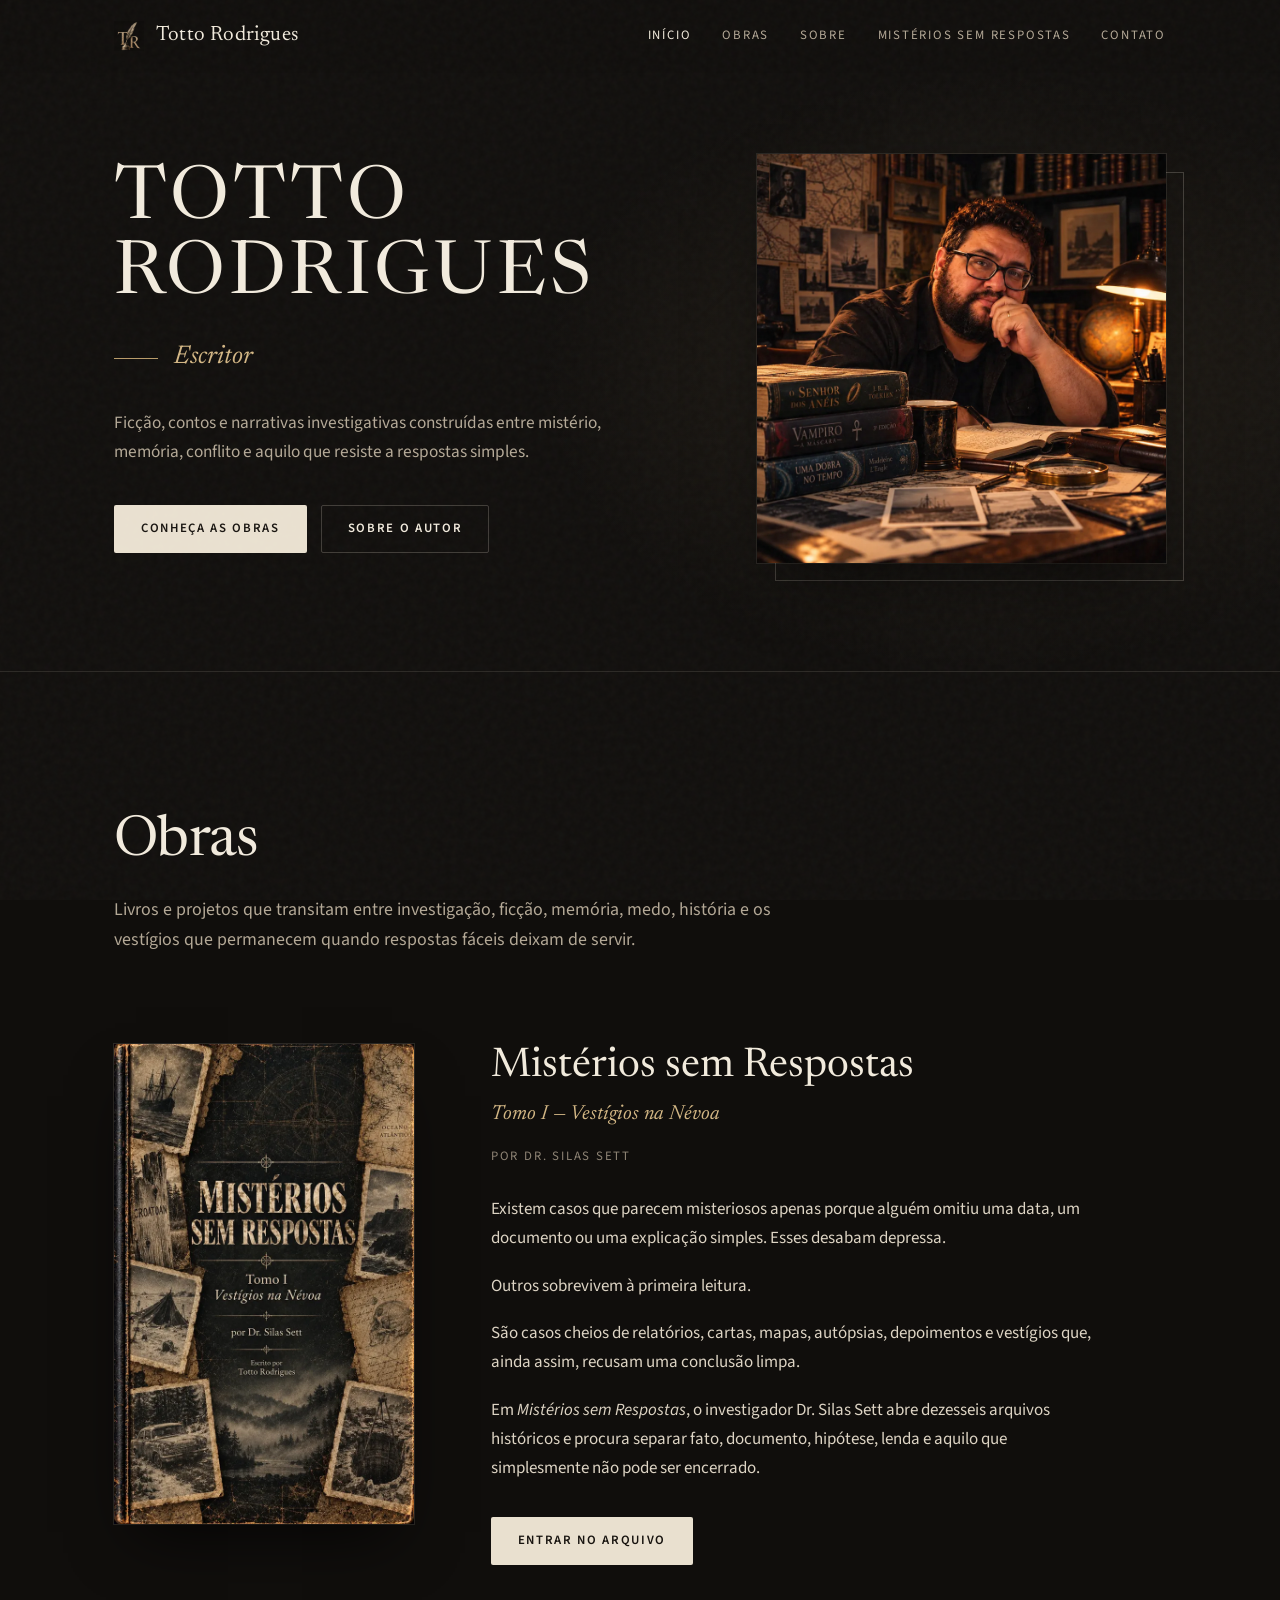
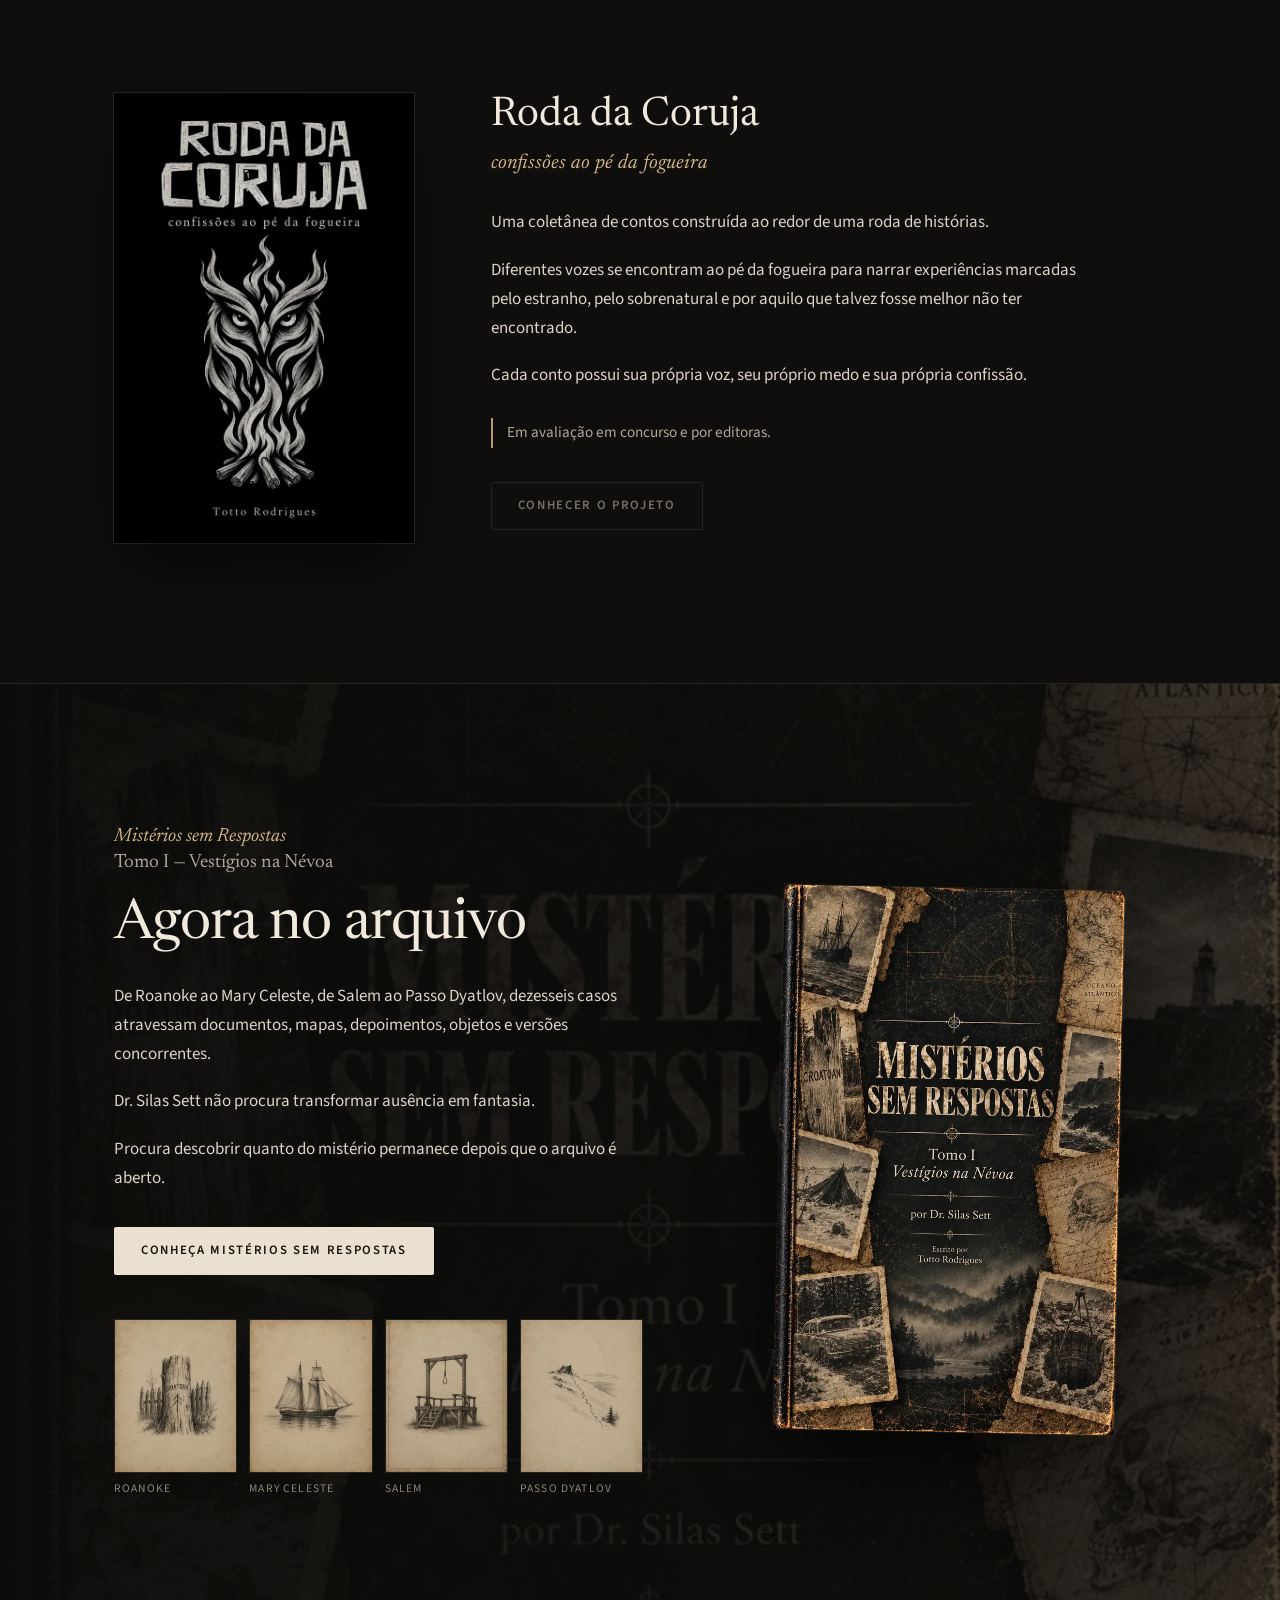
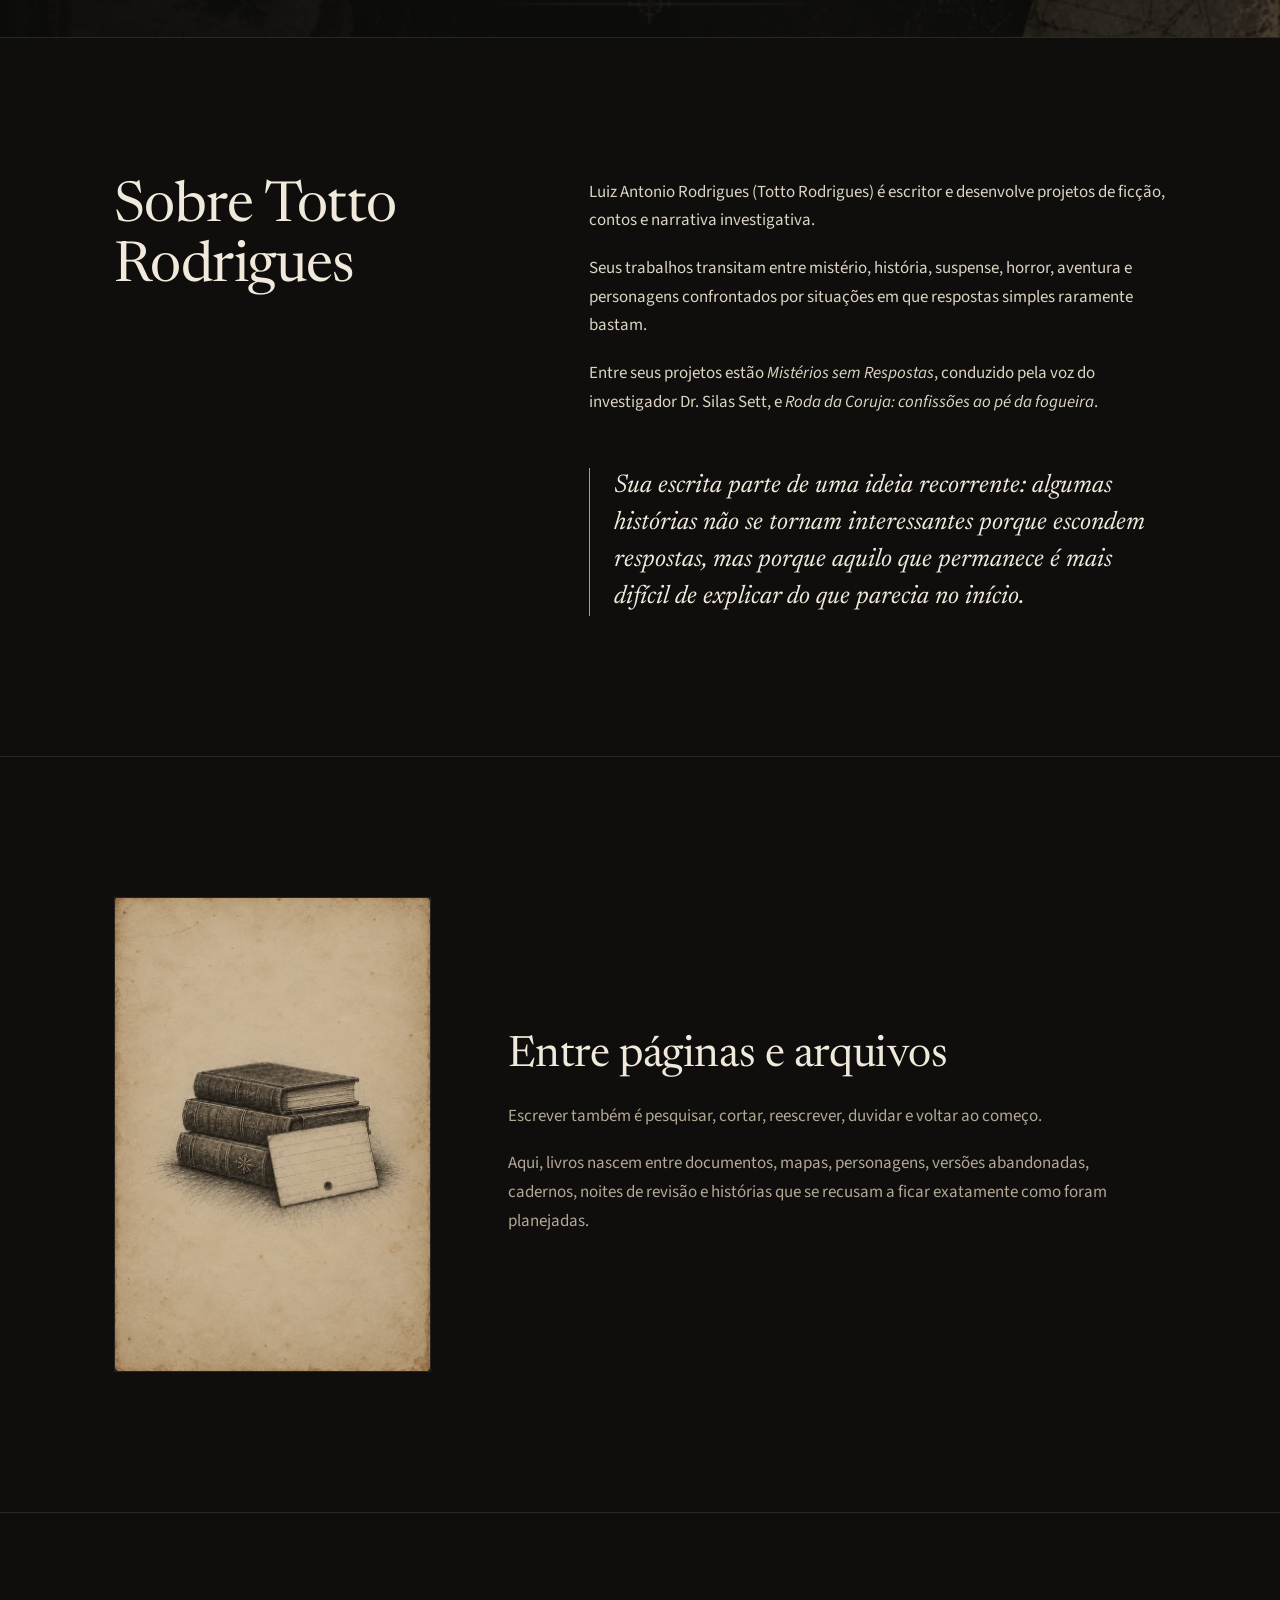
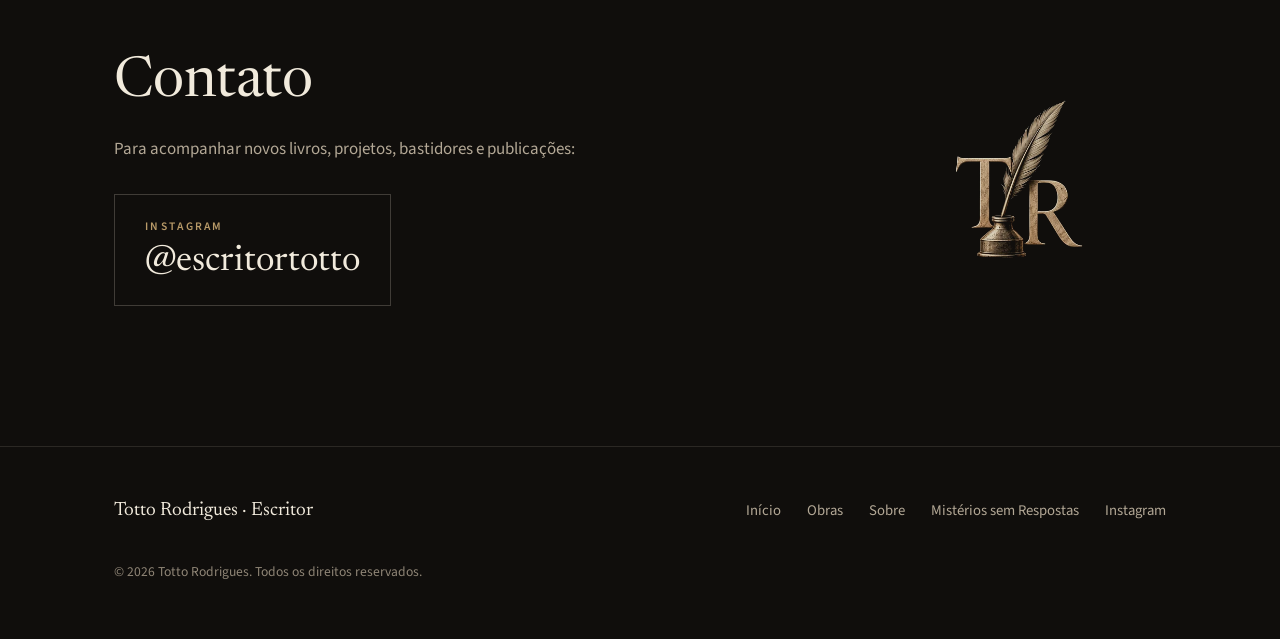
==== commit b4d07110: "Nova capa de Roda da Coruja Co-Authored-By: Claude Opus 5.5 <noreply@anthropic.com>" ====
--- a/index.html
+++ b/index.html
@@ -116,7 +116,7 @@
 
           <article class="obra" aria-labelledby="obra-roda">
             <figure class="obra-capa">
-              <img src="assets/img/obras/roda-da-coruja-capa.webp" alt="Capa de Roda da Coruja: confissões ao pé da fogueira" width="640" height="960" loading="lazy">
+              <img src="assets/img/obras/roda-da-coruja-capa.webp?v=2" alt="Capa de Roda da Coruja: confissões ao pé da fogueira" width="640" height="960" loading="lazy">
             </figure>
             <div>
               <h3 class="obra-titulo" id="obra-roda">Roda da Coruja</h3>
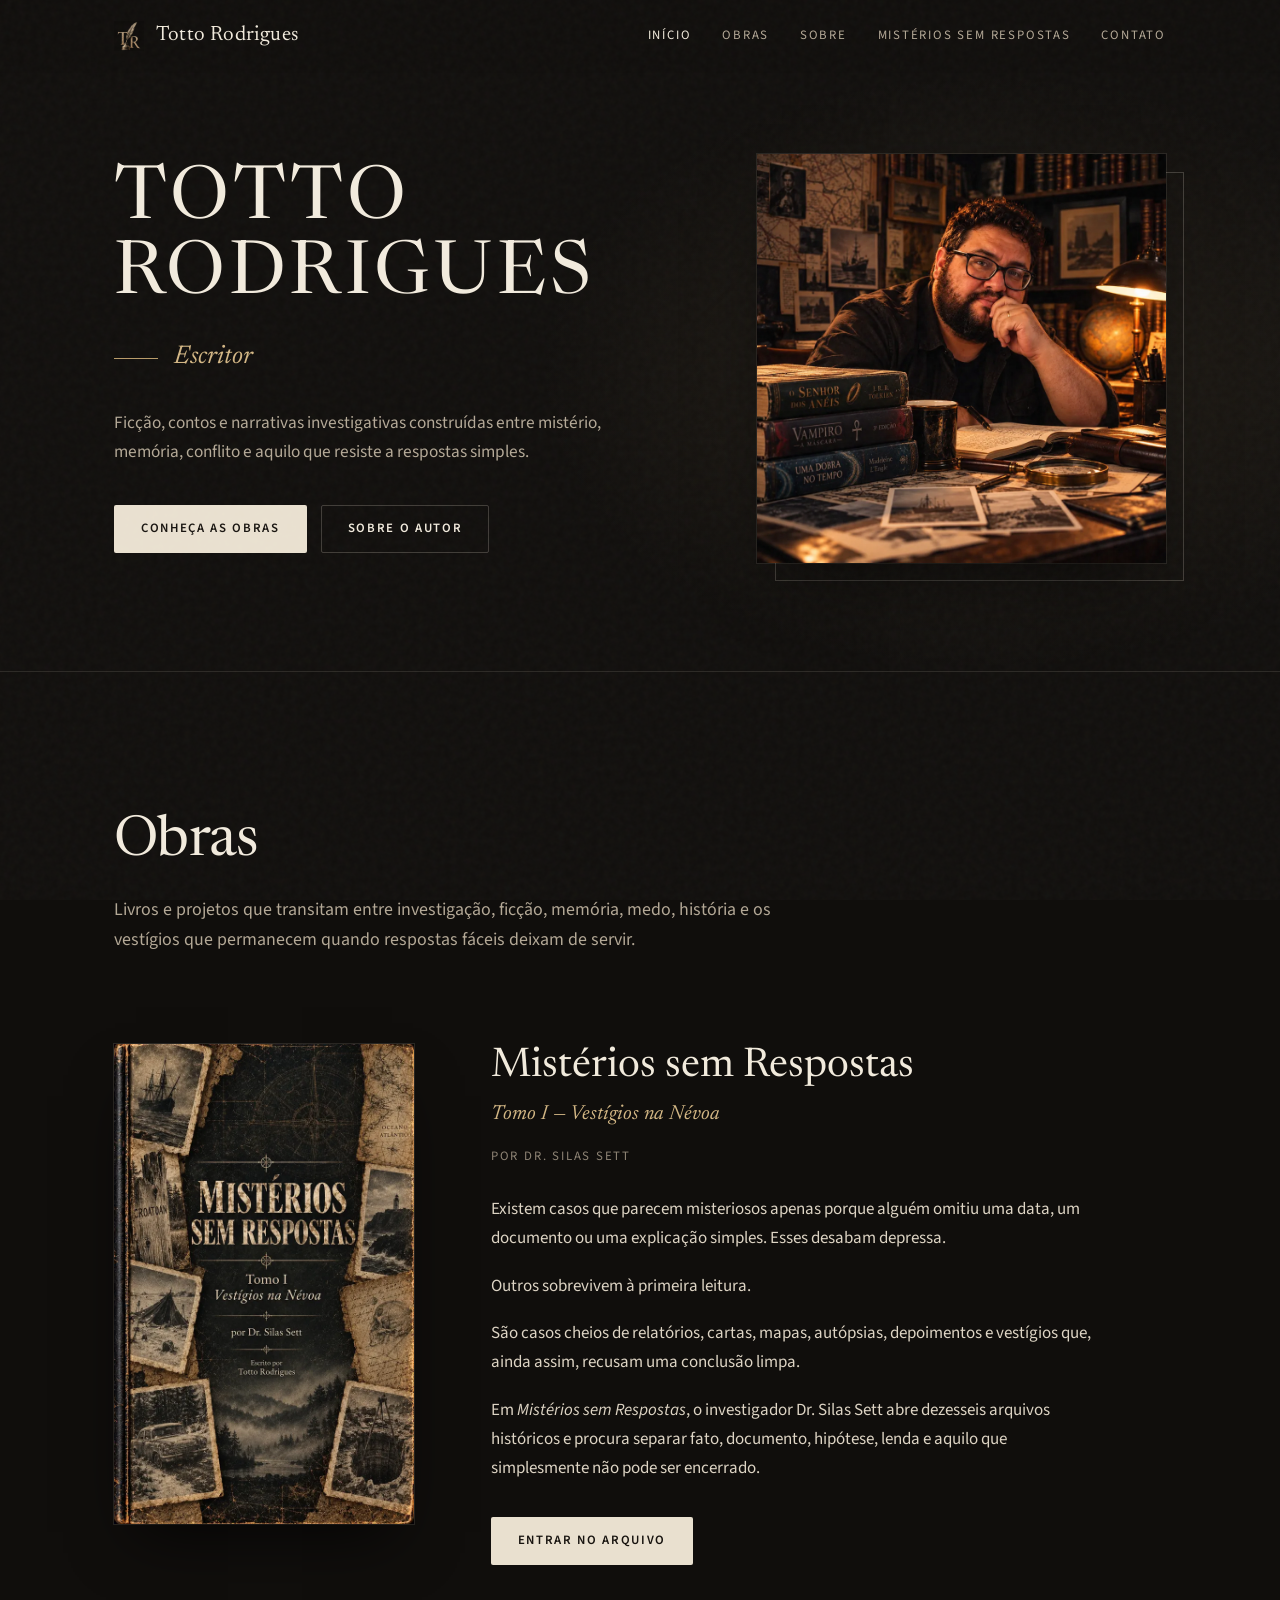
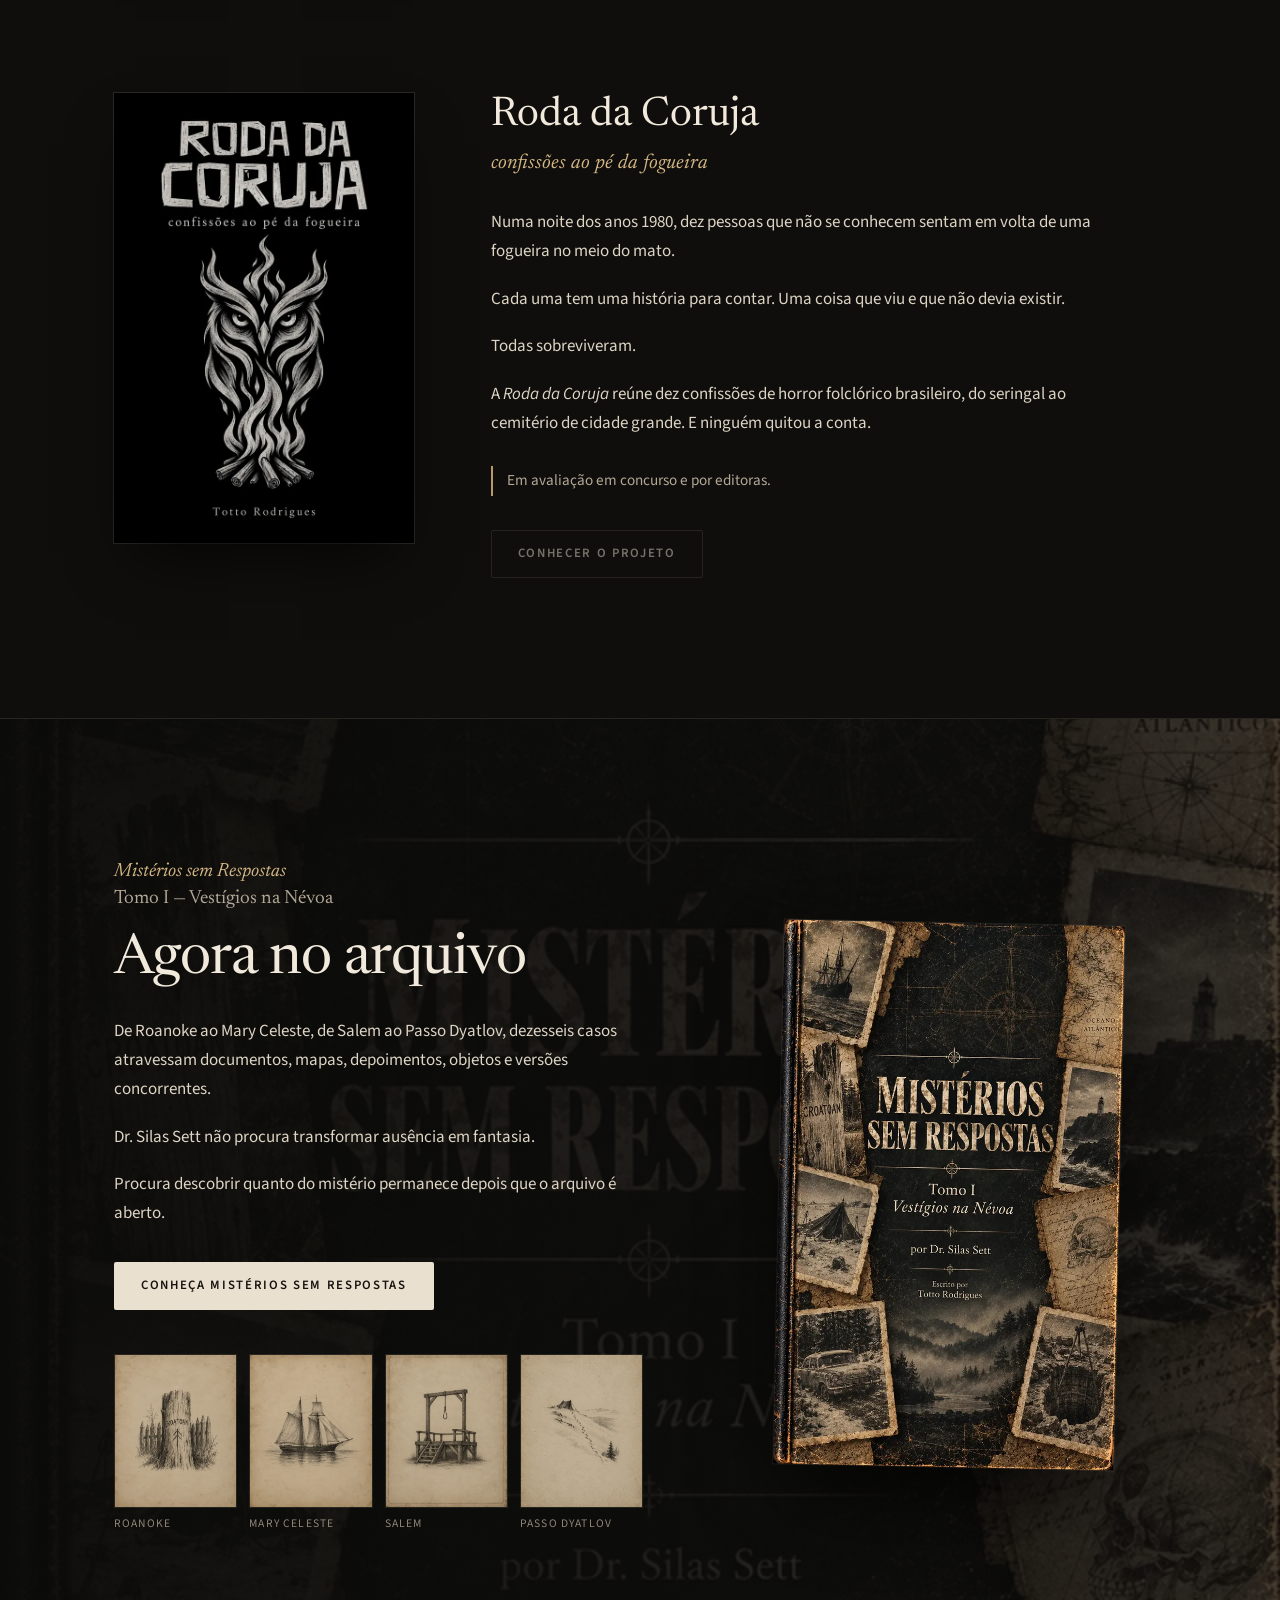
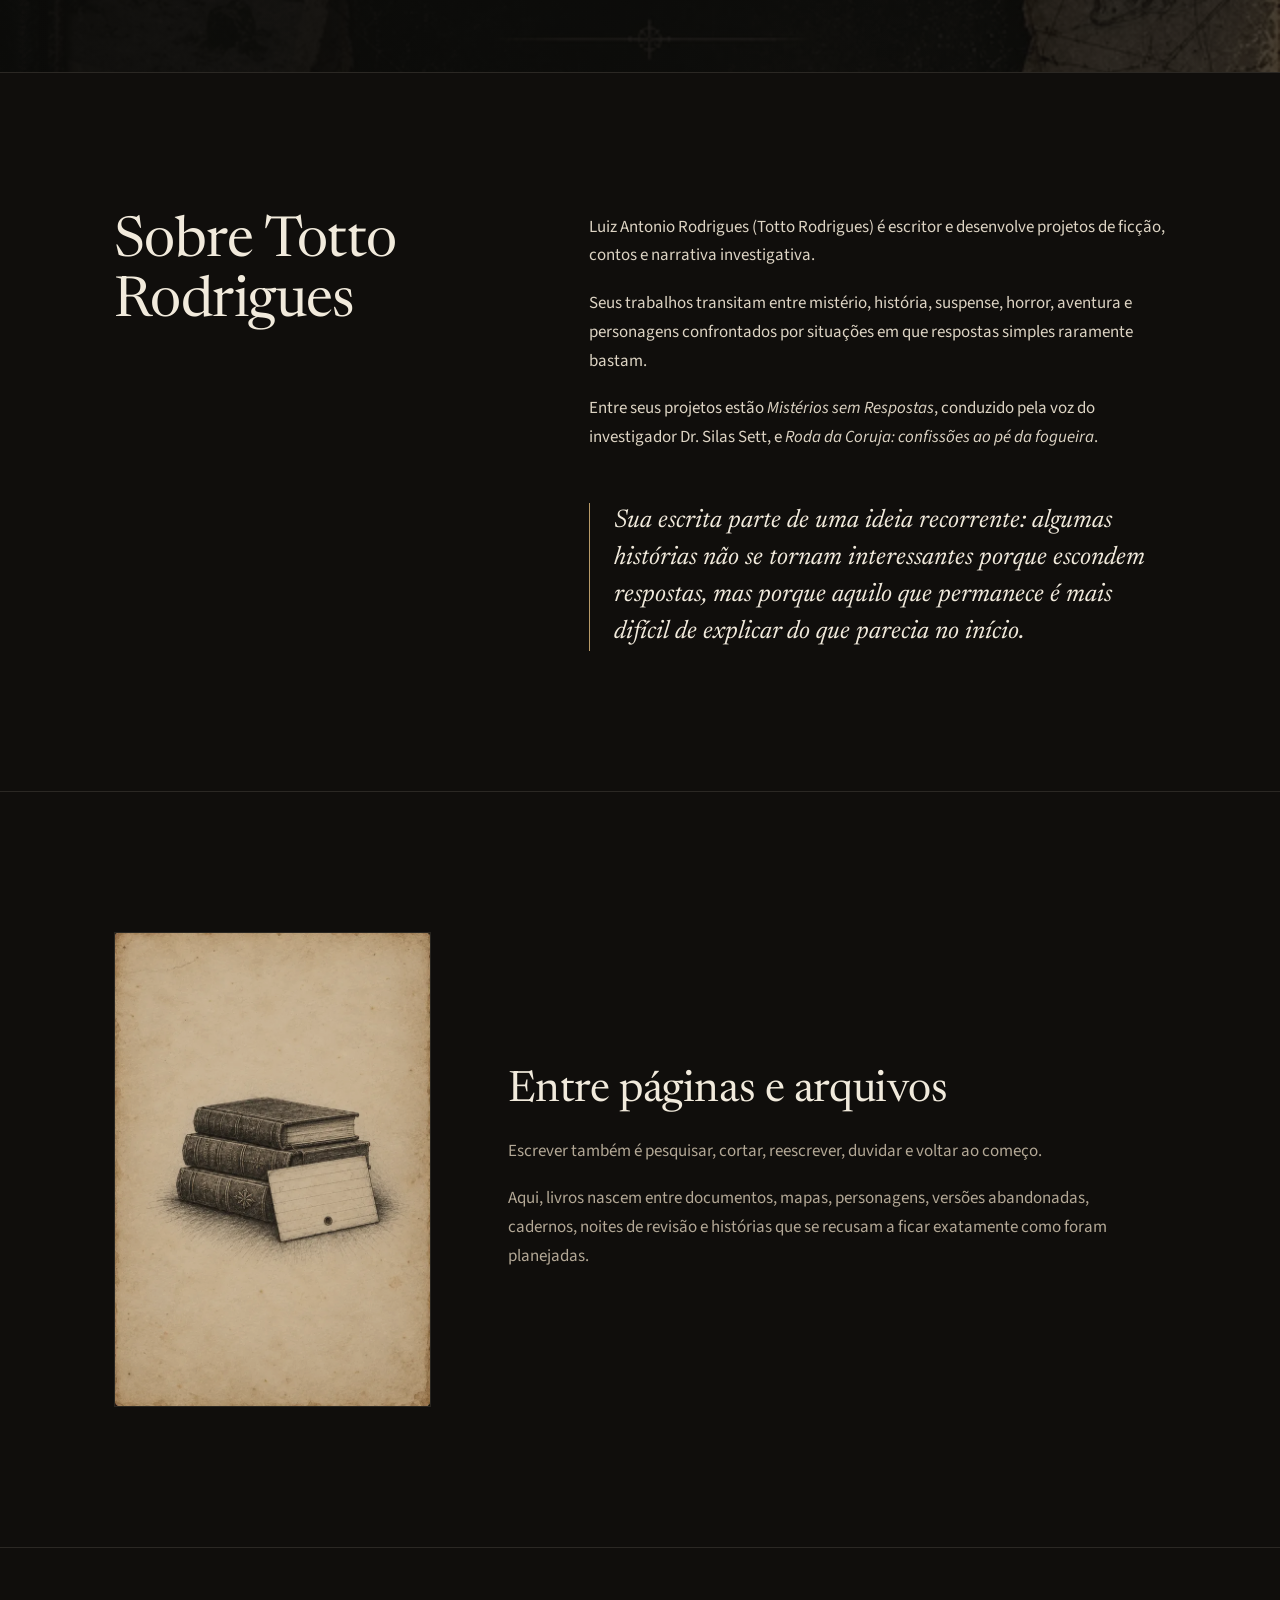
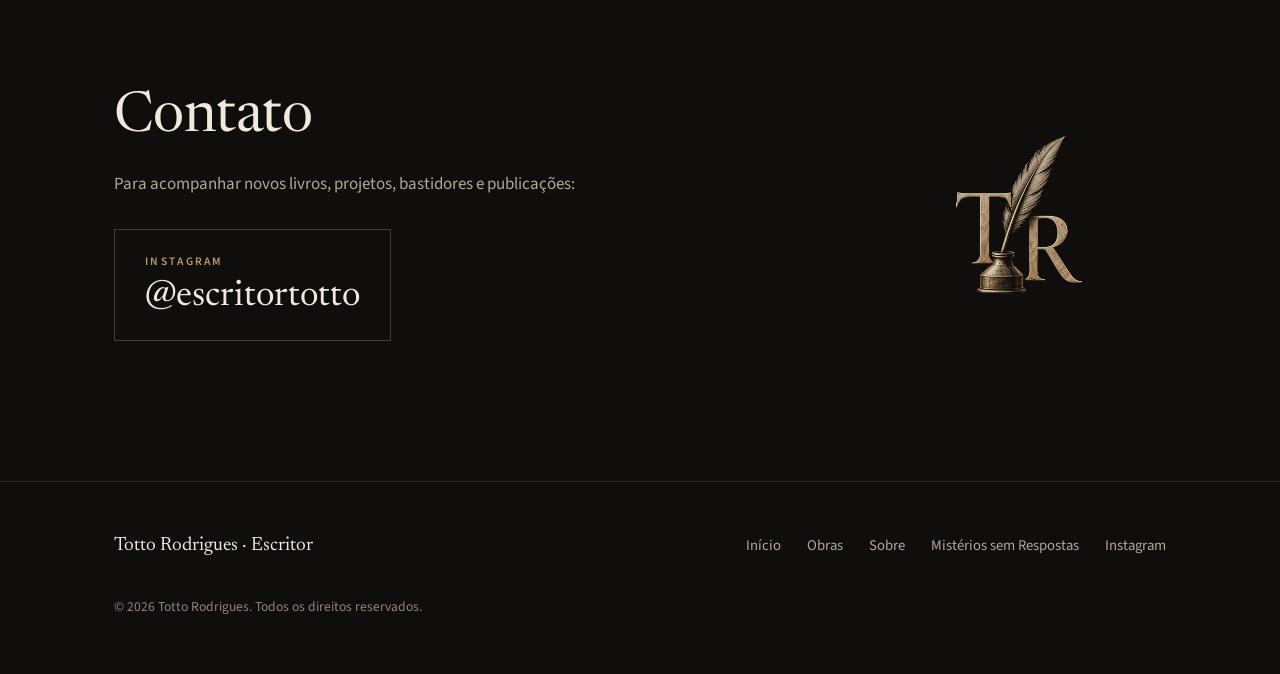
==== commit c76b34e9: "Novo texto de Roda da Coruja na seção Obras Co-Authored-By: Claude Opus 5.5 <noreply@anthropic.com>" ====
--- a/index.html
+++ b/index.html
@@ -122,9 +122,10 @@
               <h3 class="obra-titulo" id="obra-roda">Roda da Coruja</h3>
               <p class="obra-subtitulo">confissões ao pé da fogueira</p>
               <div class="obra-texto">
-                <p>Uma coletânea de contos construída ao redor de uma roda de histórias.</p>
-                <p>Diferentes vozes se encontram ao pé da fogueira para narrar experiências marcadas pelo estranho, pelo sobrenatural e por aquilo que talvez fosse melhor não ter encontrado.</p>
-                <p>Cada conto possui sua própria voz, seu próprio medo e sua própria confissão.</p>
+                <p>Numa noite dos anos 1980, dez pessoas que não se conhecem sentam em volta de uma fogueira no meio do mato.</p>
+                <p>Cada uma tem uma história para contar. Uma coisa que viu e que não devia existir.</p>
+                <p>Todas sobreviveram.</p>
+                <p>A <em>Roda da Coruja</em> reúne dez confissões de horror folclórico brasileiro, do seringal ao cemitério de cidade grande. E ninguém quitou a conta.</p>
               </div>
               <p class="obra-status">Em avaliação em concurso e por editoras.</p>
               <!-- Quando a página roda-da-coruja/ existir: troque role/aria-disabled por href="roda-da-coruja/" -->
